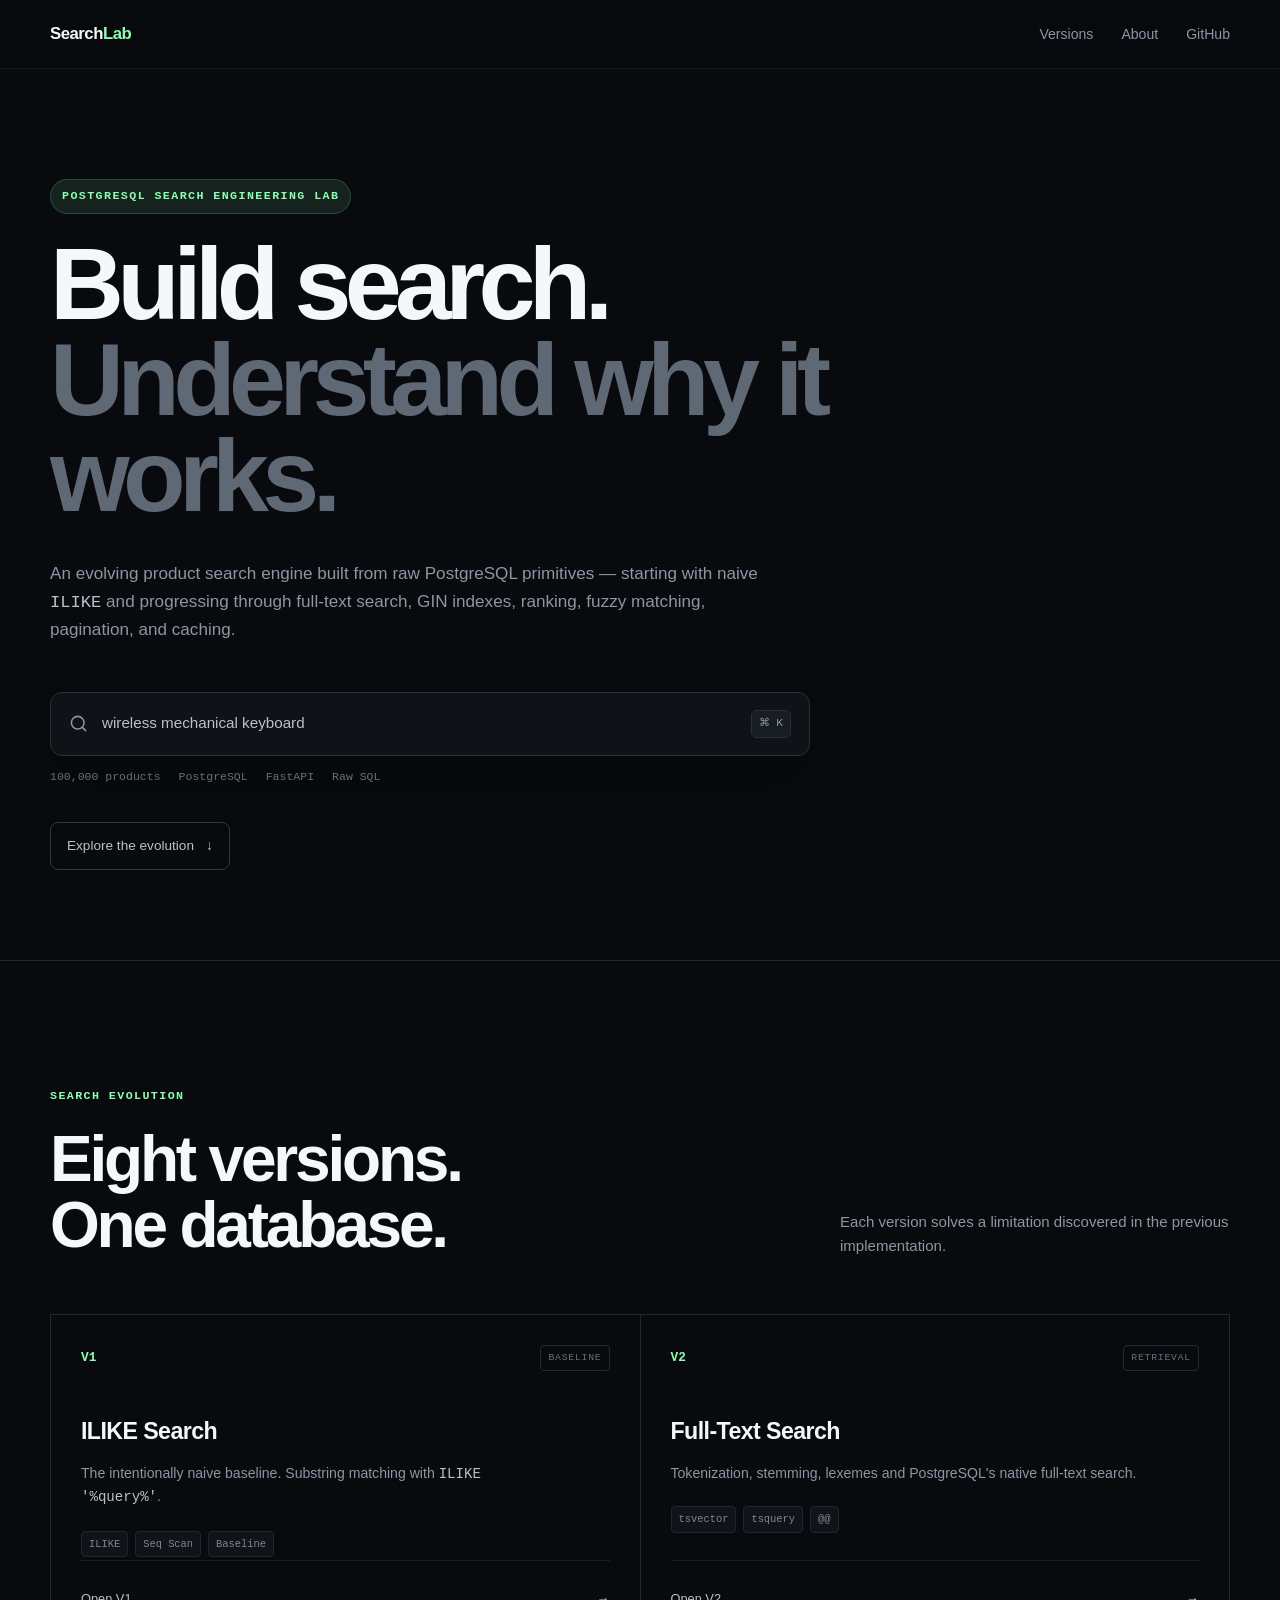
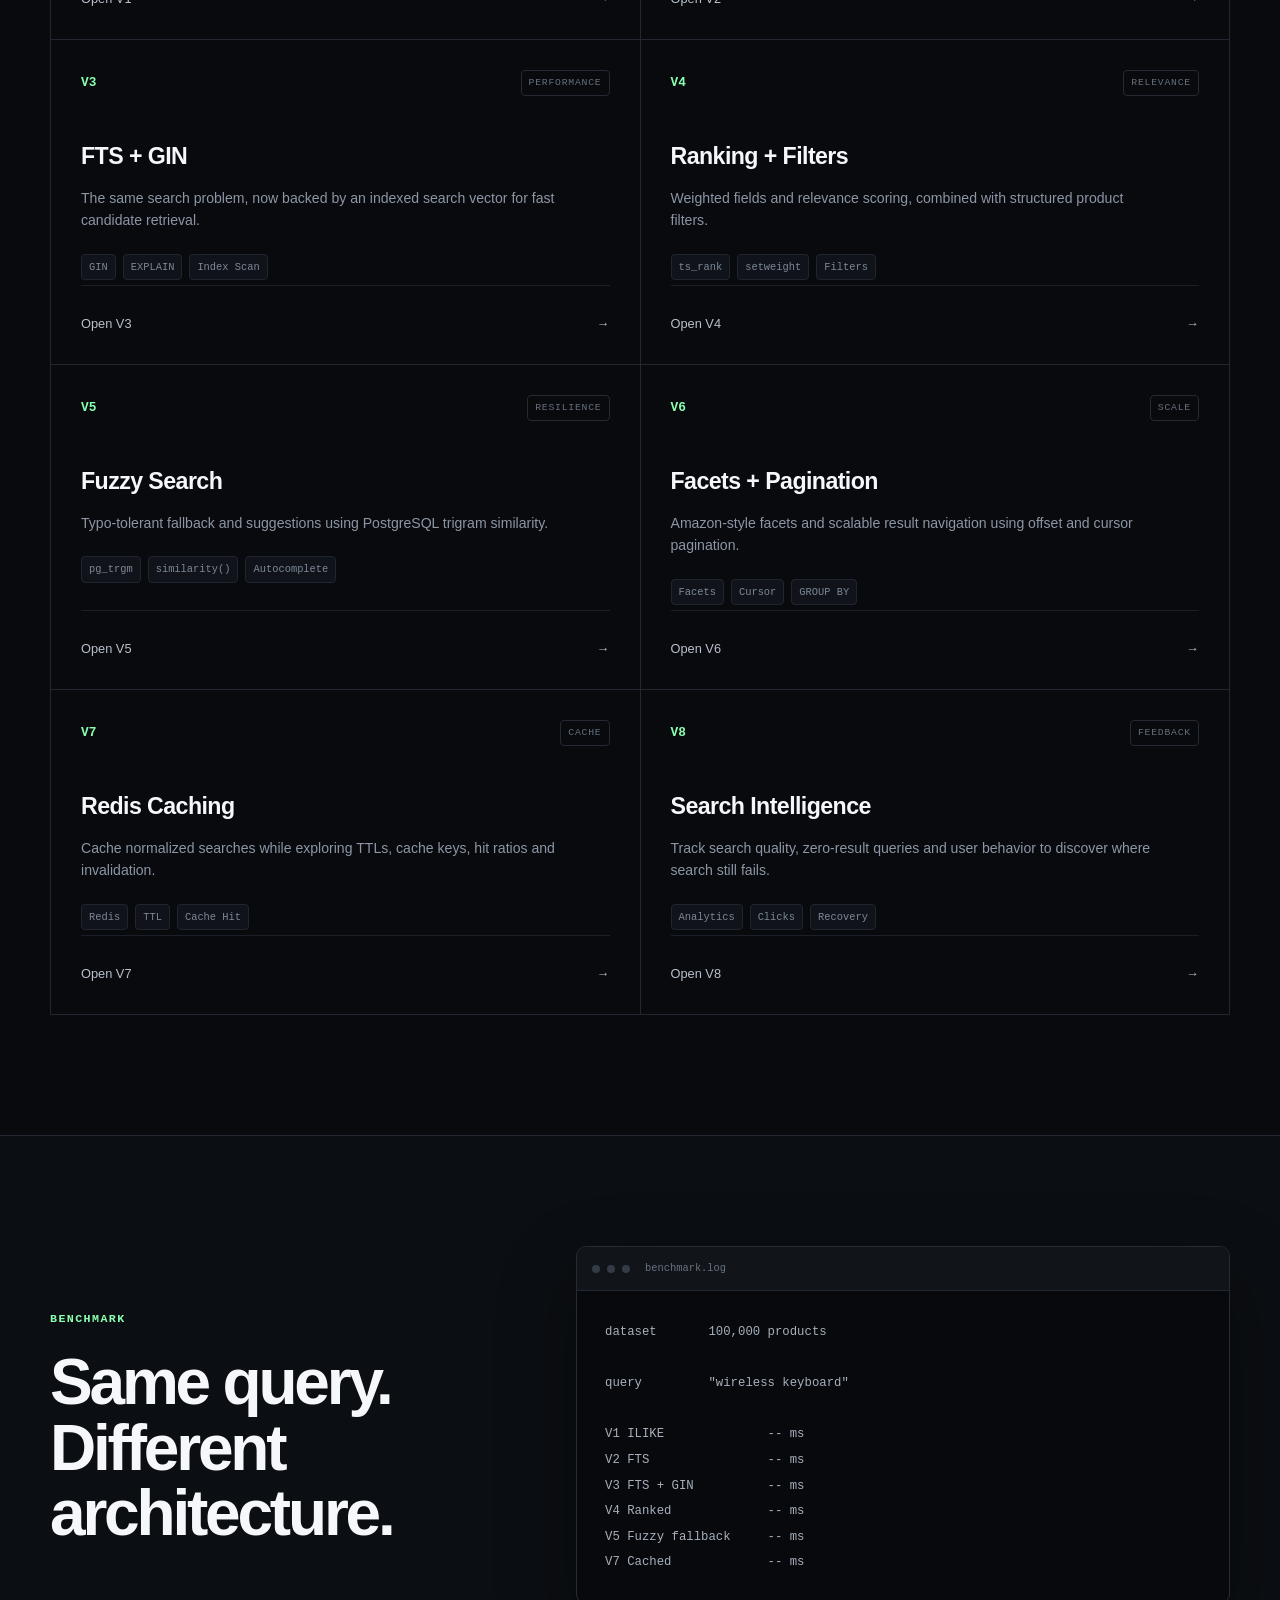
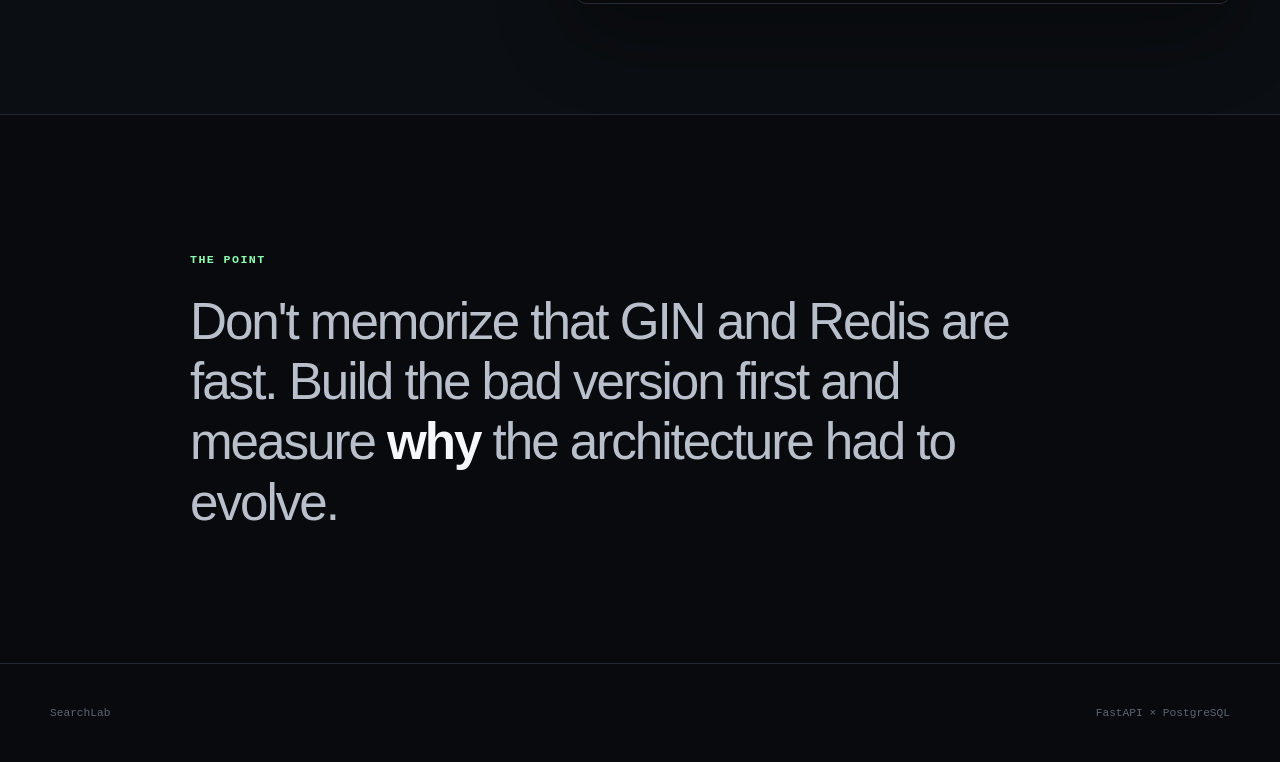
==== frontend/index.html @ 3f7d5acb "fixed the architecture" ====
<!DOCTYPE html>
<html lang="en">
<head>
    <meta charset="UTF-8">

    <meta
        name="viewport"
        content="width=device-width, initial-scale=1.0"
    >

    <meta
        name="description"
        content="A PostgreSQL search engineering lab built with FastAPI."
    >

    <title>SearchLab — PostgreSQL Search Engineering</title>

    <link
        rel="stylesheet"
        href="./styles/style.css"
    >
</head>

<body>

    <header class="navbar">
        <div class="container navbar-content">

            <a href="/" class="logo">
                Search<span>Lab</span>
            </a>

            <nav>
                <a href="#versions">Versions</a>
                <a href="#about">About</a>
                <a
                    href="https://github.com/"
                    target="_blank"
                    rel="noopener noreferrer"
                >
                    GitHub
                </a>
            </nav>

        </div>
    </header>


    <main>

        <!-- HERO -->

        <section class="hero">
            <div class="container hero-content">

                <div class="eyebrow">
                    PostgreSQL Search Engineering Lab
                </div>

                <h1>
                    Build search.
                    <br>
                    <span>Understand why it works.</span>
                </h1>

                <p class="hero-description">
                    An evolving product search engine built from raw
                    PostgreSQL primitives — starting with naive
                    <code>ILIKE</code> and progressing through full-text
                    search, GIN indexes, ranking, fuzzy matching,
                    pagination, and caching.
                </p>


                <div class="search-preview">

                    <div class="search-bar">
                        <svg
                            viewBox="0 0 24 24"
                            aria-hidden="true"
                        >
                            <path
                                d="m21 21-4.35-4.35m2.35-5.65A8 8 0 1 1 3 11a8 8 0 0 1 16 0Z"
                            />
                        </svg>

                        <span>wireless mechanical keyboard</span>

                        <kbd>⌘ K</kbd>
                    </div>

                    <div class="preview-meta">
                        <span>100,000 products</span>
                        <span>PostgreSQL</span>
                        <span>FastAPI</span>
                        <span>Raw SQL</span>
                    </div>

                </div>


                <a
                    href="#versions"
                    class="primary-button"
                >
                    Explore the evolution
                    <span>↓</span>
                </a>

            </div>
        </section>


        <!-- VERSIONS -->

        <section
            class="versions-section"
            id="versions"
        >
            <div class="container">

                <div class="section-heading">

                    <div>
                        <span class="section-label">
                            SEARCH EVOLUTION
                        </span>

                        <h2>
                            Eight versions.
                            <br>
                            One database.
                        </h2>
                    </div>

                    <p>
                        Each version solves a limitation discovered
                        in the previous implementation.
                    </p>

                </div>


                <div class="version-grid">


                    <!-- V1 -->

                    <article
                        class="version-card"
                        data-version="v1"
                    >

                        <div class="version-top">

                            <span class="version-number">
                                V1
                            </span>

                            <span class="status">
                                BASELINE
                            </span>

                        </div>

                        <h3>ILIKE Search</h3>

                        <p>
                            The intentionally naive baseline.
                            Substring matching with
                            <code>ILIKE '%query%'</code>.
                        </p>

                        <div class="tags">
                            <span>ILIKE</span>
                            <span>Seq Scan</span>
                            <span>Baseline</span>
                        </div>

                        <a href="./search.html?v=1">
                            Open V1
                            <span>→</span>
                        </a>

                    </article>


                    <!-- V2 -->

                    <article
                        class="version-card"
                        data-version="v2"
                    >

                        <div class="version-top">

                            <span class="version-number">
                                V2
                            </span>

                            <span class="status">
                                RETRIEVAL
                            </span>

                        </div>

                        <h3>Full-Text Search</h3>

                        <p>
                            Tokenization, stemming, lexemes and
                            PostgreSQL's native full-text search.
                        </p>

                        <div class="tags">
                            <span>tsvector</span>
                            <span>tsquery</span>
                            <span>@@</span>
                        </div>

                        <a href="./search.html?v=2">
                            Open V2
                            <span>→</span>
                        </a>

                    </article>


                    <!-- V3 -->

                    <article
                        class="version-card"
                        data-version="v3"
                    >

                        <div class="version-top">

                            <span class="version-number">
                                V3
                            </span>

                            <span class="status">
                                PERFORMANCE
                            </span>

                        </div>

                        <h3>FTS + GIN</h3>

                        <p>
                            The same search problem, now backed by
                            an indexed search vector for fast
                            candidate retrieval.
                        </p>

                        <div class="tags">
                            <span>GIN</span>
                            <span>EXPLAIN</span>
                            <span>Index Scan</span>
                        </div>

                        <a href="./search.html?v=3">
                            Open V3
                            <span>→</span>
                        </a>

                    </article>


                    <!-- V4 -->

                    <article
                        class="version-card"
                        data-version="v4"
                    >

                        <div class="version-top">

                            <span class="version-number">
                                V4
                            </span>

                            <span class="status">
                                RELEVANCE
                            </span>

                        </div>

                        <h3>Ranking + Filters</h3>

                        <p>
                            Weighted fields and relevance scoring,
                            combined with structured product filters.
                        </p>

                        <div class="tags">
                            <span>ts_rank</span>
                            <span>setweight</span>
                            <span>Filters</span>
                        </div>

                        <a href="./search.html?v=4">
                            Open V4
                            <span>→</span>
                        </a>

                    </article>


                    <!-- V5 -->

                    <article
                        class="version-card"
                        data-version="v5"
                    >

                        <div class="version-top">

                            <span class="version-number">
                                V5
                            </span>

                            <span class="status">
                                RESILIENCE
                            </span>

                        </div>

                        <h3>Fuzzy Search</h3>

                        <p>
                            Typo-tolerant fallback and suggestions
                            using PostgreSQL trigram similarity.
                        </p>

                        <div class="tags">
                            <span>pg_trgm</span>
                            <span>similarity()</span>
                            <span>Autocomplete</span>
                        </div>

                        <a href="./search.html?v=5">
                            Open V5
                            <span>→</span>
                        </a>

                    </article>


                    <!-- V6 -->

                    <article
                        class="version-card"
                        data-version="v6"
                    >

                        <div class="version-top">

                            <span class="version-number">
                                V6
                            </span>

                            <span class="status">
                                SCALE
                            </span>

                        </div>

                        <h3>Facets + Pagination</h3>

                        <p>
                            Amazon-style facets and scalable result
                            navigation using offset and cursor
                            pagination.
                        </p>

                        <div class="tags">
                            <span>Facets</span>
                            <span>Cursor</span>
                            <span>GROUP BY</span>
                        </div>

                        <a href="./search.html?v=6">
                            Open V6
                            <span>→</span>
                        </a>

                    </article>


                    <!-- V7 -->

                    <article
                        class="version-card"
                        data-version="v7"
                    >

                        <div class="version-top">

                            <span class="version-number">
                                V7
                            </span>

                            <span class="status">
                                CACHE
                            </span>

                        </div>

                        <h3>Redis Caching</h3>

                        <p>
                            Cache normalized searches while exploring
                            TTLs, cache keys, hit ratios and
                            invalidation.
                        </p>

                        <div class="tags">
                            <span>Redis</span>
                            <span>TTL</span>
                            <span>Cache Hit</span>
                        </div>

                        <a href="./search.html?v=7">
                            Open V7
                            <span>→</span>
                        </a>

                    </article>


                    <!-- V8 -->

                    <article
                        class="version-card"
                        data-version="v8"
                    >

                        <div class="version-top">

                            <span class="version-number">
                                V8
                            </span>

                            <span class="status">
                                FEEDBACK
                            </span>

                        </div>

                        <h3>Search Intelligence</h3>

                        <p>
                            Track search quality, zero-result queries
                            and user behavior to discover where search
                            still fails.
                        </p>

                        <div class="tags">
                            <span>Analytics</span>
                            <span>Clicks</span>
                            <span>Recovery</span>
                        </div>

                        <a href="./search.html?v=8">
                            Open V8
                            <span>→</span>
                        </a>

                    </article>

                </div>

            </div>
        </section>


        <!-- BENCHMARK -->

        <section class="benchmark-section">

            <div class="container benchmark">

                <div>
                    <span class="section-label">
                        BENCHMARK
                    </span>

                    <h2>
                        Same query.
                        <br>
                        Different architecture.
                    </h2>
                </div>


                <div class="terminal">

                    <div class="terminal-header">

                        <span></span>
                        <span></span>
                        <span></span>

                        <p>benchmark.log</p>

                    </div>

                    <pre><code>dataset       100,000 products

query         "wireless keyboard"

V1 ILIKE              -- ms
V2 FTS                -- ms
V3 FTS + GIN          -- ms
V4 Ranked             -- ms
V5 Fuzzy fallback     -- ms
V7 Cached             -- ms</code></pre>

                </div>

            </div>

        </section>


        <!-- ABOUT -->

        <section
            class="about-section"
            id="about"
        >
            <div class="container about">

                <span class="section-label">
                    THE POINT
                </span>

                <blockquote>
                    Don't memorize that GIN and Redis are fast.
                    Build the bad version first and measure
                    <strong>why</strong> the architecture had to evolve.
                </blockquote>

            </div>
        </section>

    </main>


    <footer>
        <div class="container footer-content">

            <p>
                SearchLab
            </p>

            <p>
                FastAPI × PostgreSQL
            </p>

        </div>
    </footer>


    <script
        type="module"
        src="./scripts/script.js"
    ></script>

</body>
</html>
---- frontend/styles/style.css ----
/* =========================================
   BASE
   ========================================= */

:root {
    --background: #080a0d;
    --surface: #0f1217;
    --surface-hover: #141820;
    --border: #222832;

    --text: #f5f7fa;
    --text-muted: #8d96a5;
    --text-soft: #bac1cc;

    --accent: #8bffb0;
    --accent-muted: rgba(139, 255, 176, 0.10);

    --max-width: 1180px;
}


* {
    margin: 0;
    padding: 0;
    box-sizing: border-box;
}


html {
    scroll-behavior: smooth;
}


body {
    font-family:
        Inter,
        -apple-system,
        BlinkMacSystemFont,
        "Segoe UI",
        sans-serif;

    background: var(--background);
    color: var(--text);

    line-height: 1.6;

    -webkit-font-smoothing: antialiased;
}


a {
    color: inherit;
    text-decoration: none;
}


code,
kbd,
pre {
    font-family:
        "SFMono-Regular",
        Consolas,
        "Liberation Mono",
        monospace;
}


.container {
    width: min(
        calc(100% - 40px),
        var(--max-width)
    );

    margin-inline: auto;
}



/* =========================================
   NAVBAR
   ========================================= */

.navbar {
    position: sticky;
    top: 0;
    z-index: 100;

    background: rgba(8, 10, 13, 0.82);

    border-bottom: 1px solid
        rgba(255, 255, 255, 0.06);

    backdrop-filter: blur(16px);
}


.navbar-content {
    height: 68px;

    display: flex;
    align-items: center;
    justify-content: space-between;
}


.logo {
    font-size: 1.05rem;
    font-weight: 750;
    letter-spacing: -0.03em;
}


.logo span {
    color: var(--accent);
}


nav {
    display: flex;
    align-items: center;
    gap: 28px;
}


nav a {
    font-size: 0.88rem;
    color: var(--text-muted);

    transition: color 150ms ease;
}


nav a:hover {
    color: var(--text);
}



/* =========================================
   HERO
   ========================================= */

.hero {
    min-height: 720px;

    display: flex;
    align-items: center;

    border-bottom: 1px solid var(--border);
}


.hero-content {
    padding-block: 110px 90px;
}


.eyebrow,
.section-label {
    display: inline-block;

    margin-bottom: 22px;

    color: var(--accent);

    font-family:
        "SFMono-Regular",
        Consolas,
        monospace;

    font-size: 0.73rem;
    font-weight: 600;

    letter-spacing: 0.12em;
    text-transform: uppercase;
}


.eyebrow {
    padding: 7px 11px;

    border: 1px solid rgba(139, 255, 176, 0.18);
    border-radius: 999px;

    background: var(--accent-muted);
}


.hero h1 {
    max-width: 900px;

    font-size: clamp(
        3.4rem,
        8vw,
        7.3rem
    );

    font-weight: 650;

    line-height: 0.94;
    letter-spacing: -0.065em;
}


.hero h1 span {
    color: #5f6875;
}


.hero-description {
    max-width: 710px;

    margin-top: 36px;

    color: var(--text-muted);

    font-size: 1.07rem;
}


.hero-description code {
    color: var(--text-soft);
}


.search-preview {
    max-width: 760px;

    margin-top: 48px;
}


.search-bar {
    min-height: 64px;

    padding: 0 18px;

    display: flex;
    align-items: center;
    gap: 14px;

    background: var(--surface);

    border: 1px solid #2a303b;
    border-radius: 12px;

    box-shadow:
        0 20px 60px rgba(0, 0, 0, 0.28);
}


.search-bar svg {
    width: 19px;
    height: 19px;

    fill: none;
    stroke: var(--text-muted);

    stroke-width: 2;
    stroke-linecap: round;
}


.search-bar > span {
    flex: 1;

    color: var(--text-soft);

    font-size: 0.95rem;
}


.search-bar kbd {
    padding: 4px 7px;

    color: var(--text-muted);
    background: #181c23;

    border: 1px solid #2a3038;
    border-radius: 5px;

    font-size: 0.7rem;
}


.preview-meta {
    margin-top: 12px;

    display: flex;
    gap: 18px;
    flex-wrap: wrap;
}


.preview-meta span {
    color: #656e7c;

    font-family:
        "SFMono-Regular",
        Consolas,
        monospace;

    font-size: 0.72rem;
}


.primary-button {
    width: fit-content;

    margin-top: 36px;
    padding: 12px 16px;

    display: flex;
    align-items: center;
    gap: 12px;

    border: 1px solid #303742;
    border-radius: 8px;

    font-size: 0.85rem;
    color: var(--text-soft);

    transition:
        background 150ms ease,
        border-color 150ms ease;
}


.primary-button:hover {
    background: var(--surface);
    border-color: #46505e;
}



/* =========================================
   VERSIONS
   ========================================= */

.versions-section {
    padding-block: 120px;
}


.section-heading {
    margin-bottom: 56px;

    display: grid;

    grid-template-columns:
        minmax(0, 1fr)
        minmax(260px, 390px);

    gap: 40px;
    align-items: end;
}


.section-heading h2,
.benchmark h2 {
    font-size: clamp(2.2rem, 5vw, 4rem);

    line-height: 1.02;
    letter-spacing: -0.05em;

    font-weight: 600;
}


.section-heading > p {
    color: var(--text-muted);
    font-size: 0.94rem;
}


.version-grid {
    display: grid;

    grid-template-columns:
        repeat(2, minmax(0, 1fr));

    border-top: 1px solid var(--border);
    border-left: 1px solid var(--border);
}


.version-card {
    min-height: 325px;

    padding: 30px;

    display: flex;
    flex-direction: column;

    border-right: 1px solid var(--border);
    border-bottom: 1px solid var(--border);

    background: transparent;

    transition:
        background 160ms ease,
        transform 160ms ease;
}


.version-card:hover {
    background: var(--surface);
}


.version-top {
    margin-bottom: 42px;

    display: flex;
    align-items: center;
    justify-content: space-between;
}


.version-number {
    color: var(--accent);

    font-family:
        "SFMono-Regular",
        Consolas,
        monospace;

    font-size: 0.8rem;
    font-weight: 600;
}


.status {
    padding: 4px 7px;

    color: #66707e;

    border: 1px solid #242a33;
    border-radius: 4px;

    font-family:
        "SFMono-Regular",
        Consolas,
        monospace;

    font-size: 0.61rem;

    letter-spacing: 0.08em;
}


.version-card h3 {
    margin-bottom: 12px;

    font-size: 1.45rem;
    font-weight: 550;

    letter-spacing: -0.025em;
}


.version-card > p {
    max-width: 480px;

    margin-bottom: 22px;

    color: var(--text-muted);
    font-size: 0.88rem;
}


.version-card code {
    color: var(--text-soft);
}


.tags {
    display: flex;
    gap: 7px;
    flex-wrap: wrap;
}


.tags span {
    padding: 4px 7px;

    color: #7d8795;
    background: #10141a;

    border: 1px solid #202630;
    border-radius: 4px;

    font-family:
        "SFMono-Regular",
        Consolas,
        monospace;

    font-size: 0.65rem;
}


.version-card > a {
    margin-top: auto;
    padding-top: 28px;

    display: flex;
    justify-content: space-between;

    border-top: 1px solid #1b2028;

    color: var(--text-soft);
    font-size: 0.8rem;

    transition: color 150ms ease;
}


.version-card > a:hover {
    color: var(--accent);
}



/* =========================================
   BENCHMARK
   ========================================= */

.benchmark-section {
    padding-block: 110px;

    border-top: 1px solid var(--border);
    border-bottom: 1px solid var(--border);

    background: #0b0e12;
}


.benchmark {
    display: grid;

    grid-template-columns:
        minmax(0, 0.8fr)
        minmax(420px, 1.2fr);

    gap: 90px;
    align-items: center;
}


.terminal {
    overflow: hidden;

    background: #07090c;

    border: 1px solid #262c35;
    border-radius: 10px;

    box-shadow:
        0 30px 80px rgba(0, 0, 0, 0.3);
}


.terminal-header {
    height: 44px;

    padding-inline: 15px;

    display: flex;
    align-items: center;
    gap: 7px;

    background: #11151a;

    border-bottom: 1px solid #222832;
}


.terminal-header span {
    width: 8px;
    height: 8px;

    border-radius: 50%;

    background: #343b46;
}


.terminal-header p {
    margin-left: 8px;

    color: #68717e;

    font-family:
        "SFMono-Regular",
        Consolas,
        monospace;

    font-size: 0.65rem;
}


.terminal pre {
    padding: 28px;

    overflow-x: auto;
}


.terminal code {
    color: #a7b0bc;

    font-size: 0.77rem;
    line-height: 1.9;
}



/* =========================================
   ABOUT
   ========================================= */

.about-section {
    padding-block: 130px;
}


.about {
    max-width: 900px;
}


blockquote {
    font-size: clamp(1.8rem, 4vw, 3.2rem);

    line-height: 1.18;
    letter-spacing: -0.04em;

    color: #b9c0cb;
}


blockquote strong {
    color: var(--text);
    font-weight: 600;
}



/* =========================================
   FOOTER
   ========================================= */

footer {
    border-top: 1px solid var(--border);
}


.footer-content {
    min-height: 100px;

    display: flex;
    align-items: center;
    justify-content: space-between;

    color: #5d6572;

    font-family:
        "SFMono-Regular",
        Consolas,
        monospace;

    font-size: 0.7rem;
}



/* =========================================
   RESPONSIVE
   ========================================= */

@media (max-width: 800px) {

    nav {
        gap: 16px;
    }


    nav a:nth-child(2) {
        display: none;
    }


    .hero {
        min-height: auto;
    }


    .hero-content {
        padding-block: 90px 70px;
    }


    .hero h1 {
        font-size: clamp(
            3rem,
            15vw,
            5rem
        );
    }


    .section-heading {
        grid-template-columns: 1fr;
    }


    .version-grid {
        grid-template-columns: 1fr;
    }


    .benchmark {
        grid-template-columns: 1fr;
        gap: 50px;
    }


    .terminal {
        width: 100%;
    }

}


@media (max-width: 500px) {

    .container {
        width: min(
            calc(100% - 28px),
            var(--max-width)
        );
    }


    .navbar-content {
        height: 60px;
    }


    nav a:not(:last-child) {
        display: none;
    }


    .hero-description {
        font-size: 0.95rem;
    }


    .search-bar kbd {
        display: none;
    }


    .version-card {
        min-height: 300px;
        padding: 24px;
    }


    .versions-section,
    .benchmark-section,
    .about-section {
        padding-block: 80px;
    }


    .footer-content {
        flex-direction: column;
        justify-content: center;
        gap: 5px;
    }

}
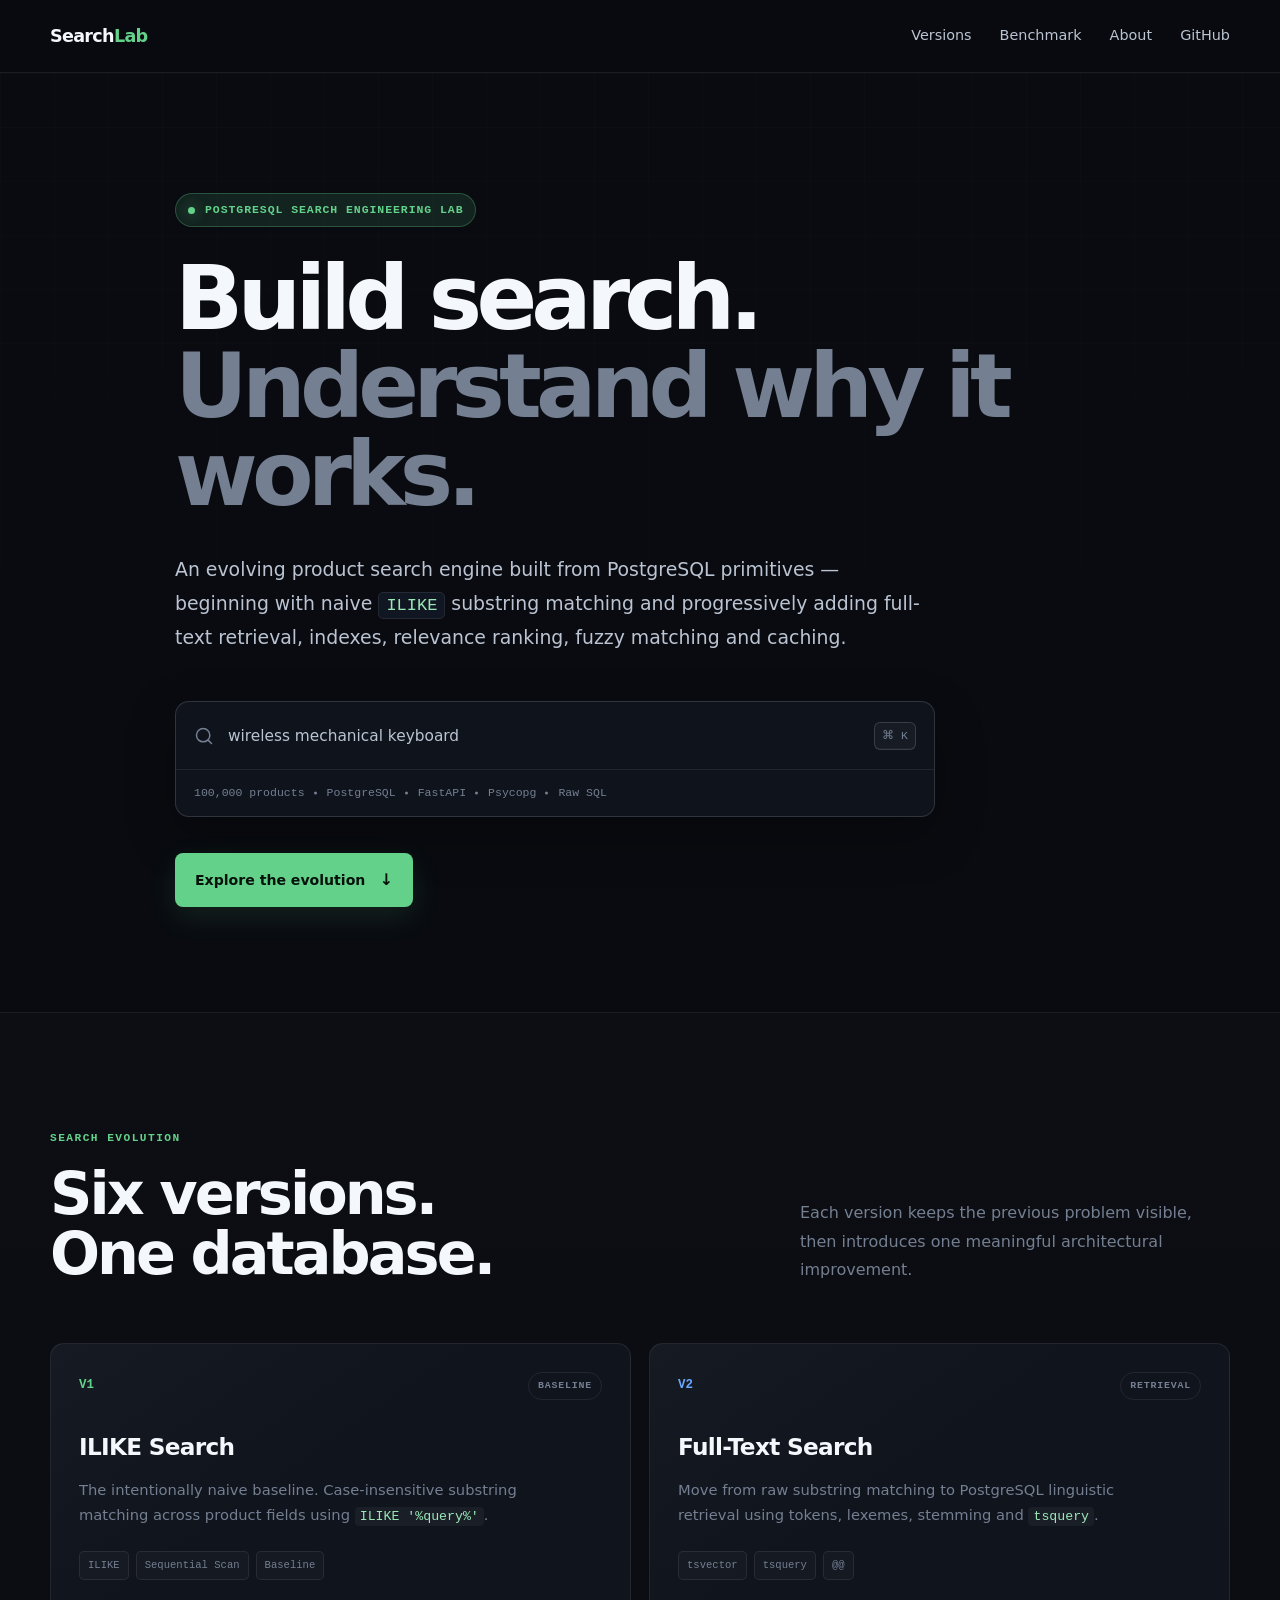
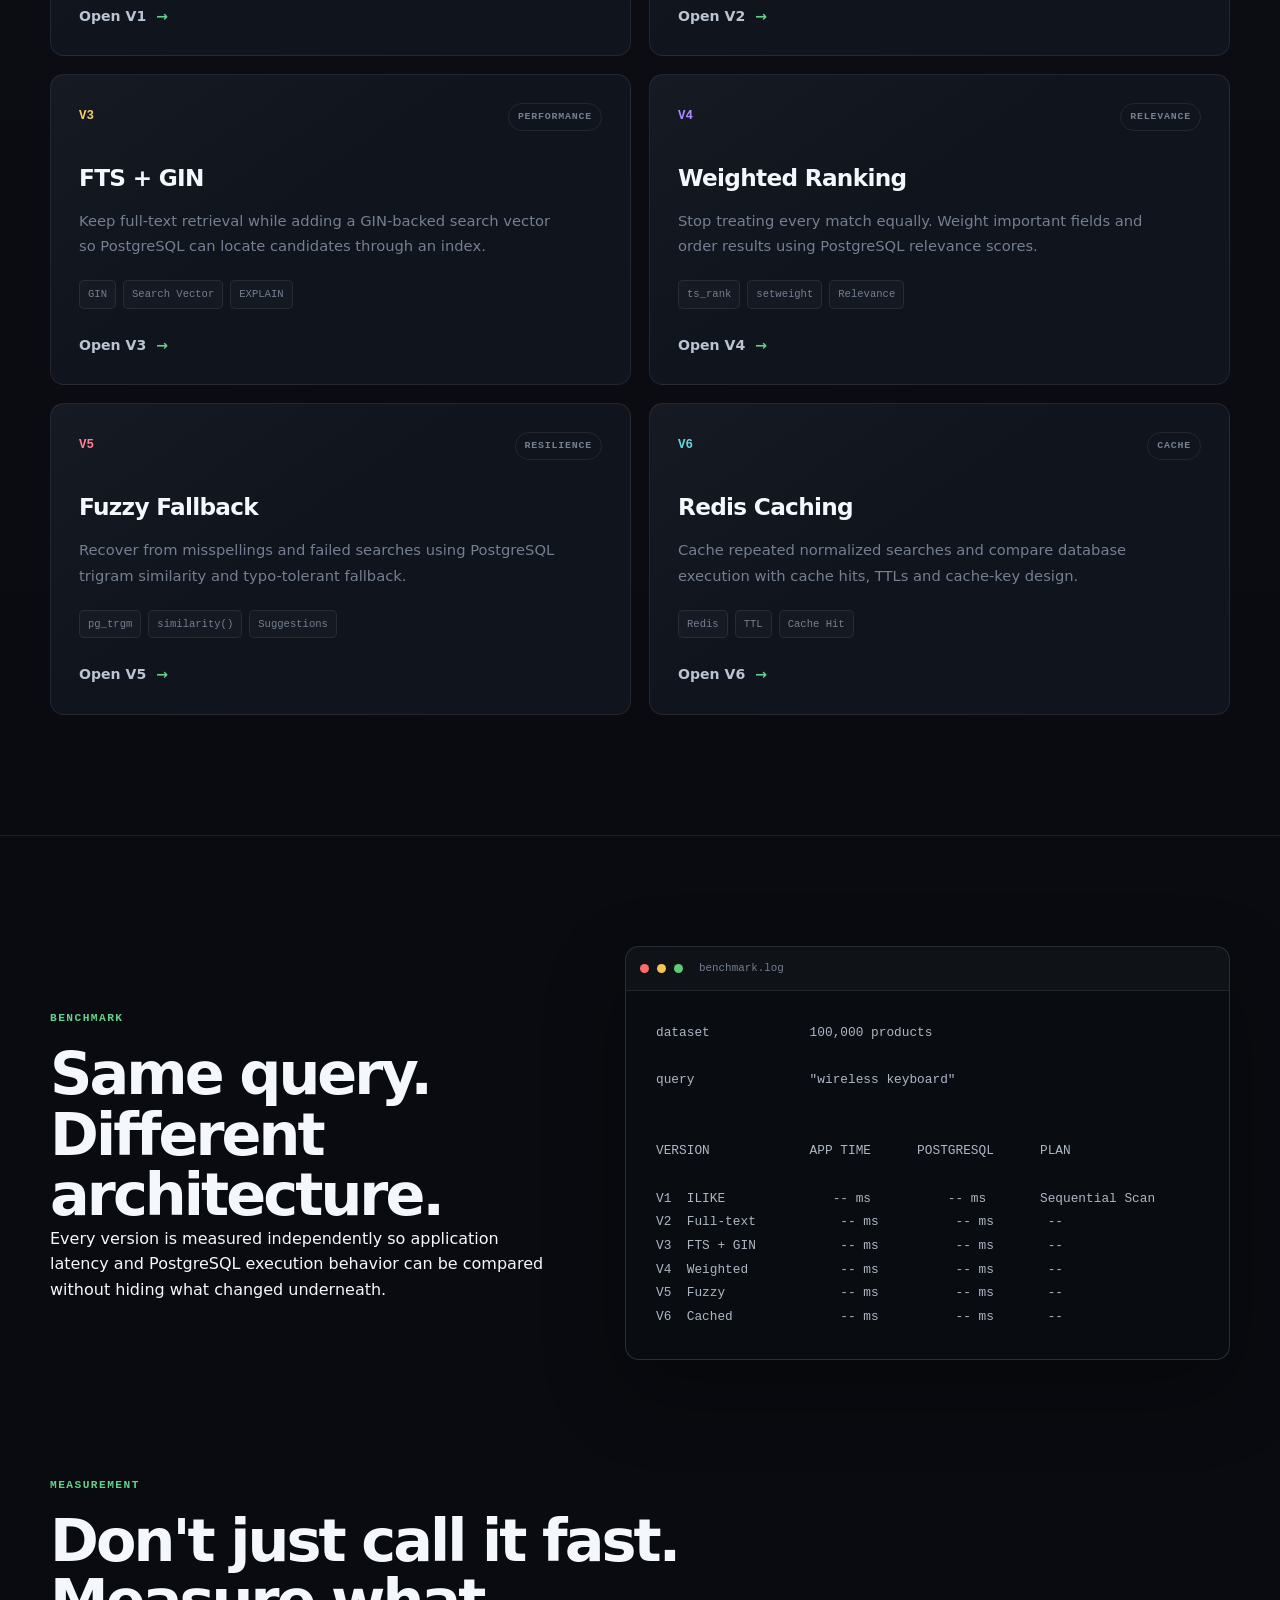
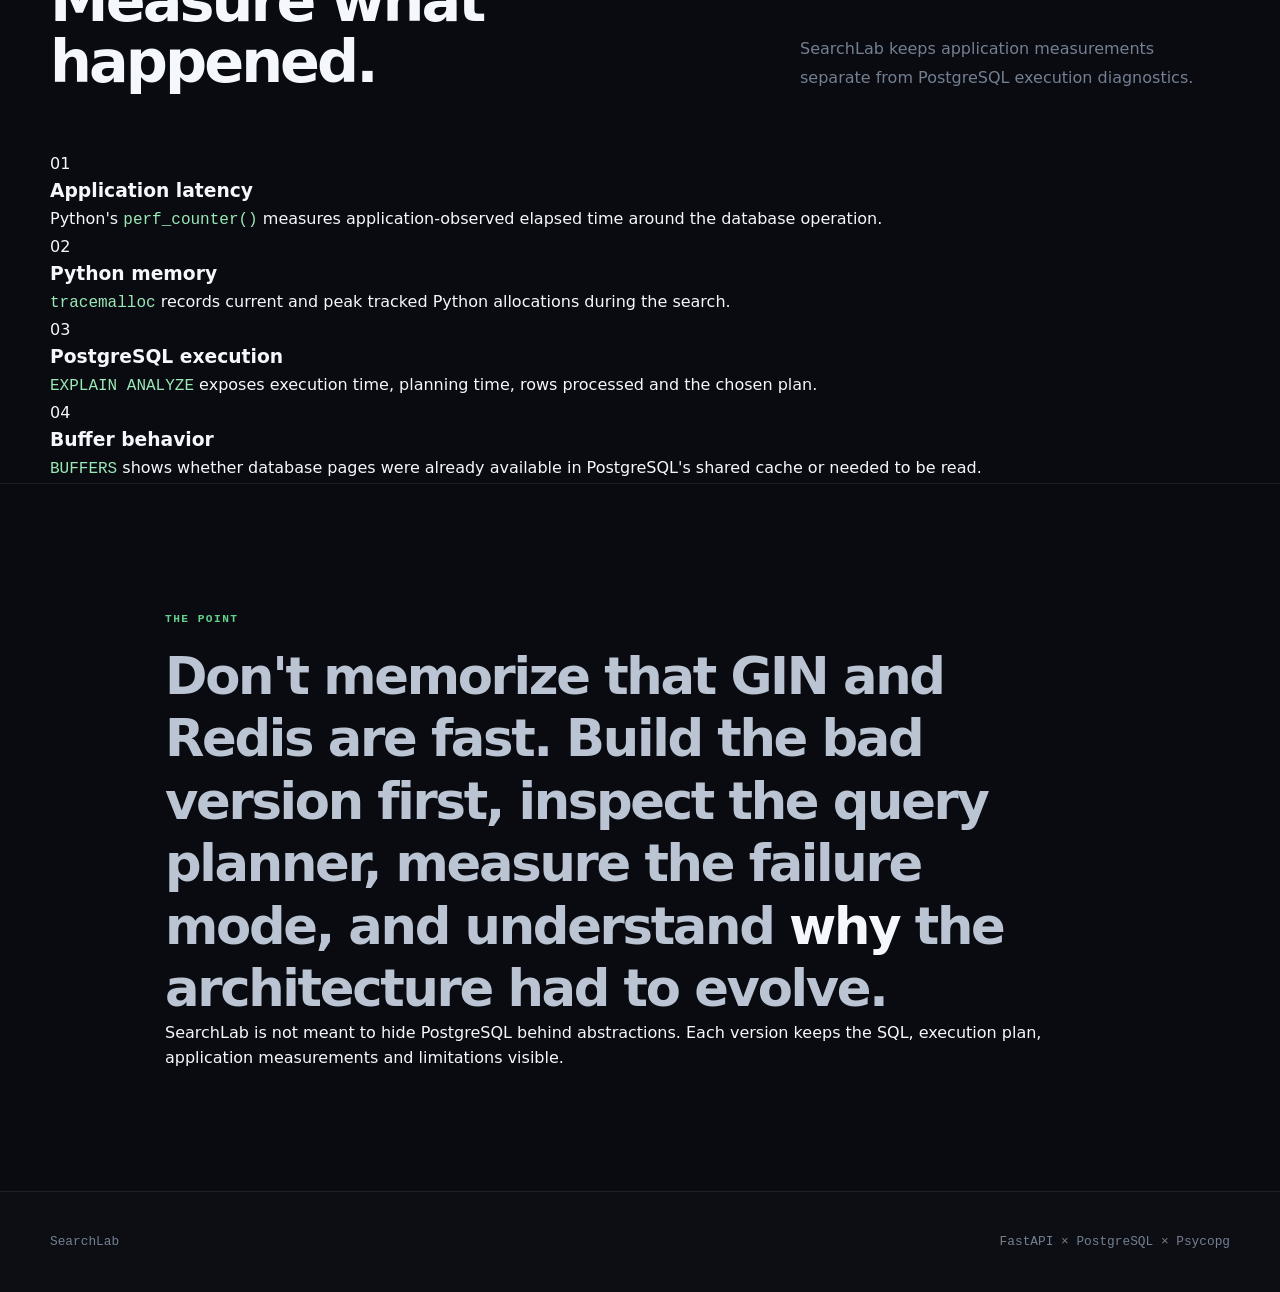
==== commit 08290a4a: "UPDATE : made v1 scalable" ====
--- a/frontend/index.html
+++ b/frontend/index.html
@@ -1,5 +1,6 @@
 <!DOCTYPE html>
 <html lang="en">
+
 <head>
     <meta charset="UTF-8">
 
@@ -10,10 +11,12 @@
 
     <meta
         name="description"
-        content="A PostgreSQL search engineering lab built with FastAPI."
+        content="SearchLab — a PostgreSQL search engineering lab built with FastAPI."
     >
 
-    <title>SearchLab — PostgreSQL Search Engineering</title>
+    <title>
+        SearchLab — PostgreSQL Search Engineering
+    </title>
 
     <link
         rel="stylesheet"
@@ -21,18 +24,39 @@
     >
 </head>
 
+
 <body>
 
+    <!-- =========================================================
+         NAVBAR
+         ========================================================= -->
+
     <header class="navbar">
+
         <div class="container navbar-content">
 
-            <a href="/" class="logo">
+            <a
+                href="./index.html"
+                class="logo"
+            >
                 Search<span>Lab</span>
             </a>
 
+
             <nav>
-                <a href="#versions">Versions</a>
-                <a href="#about">About</a>
+
+                <a href="#versions">
+                    Versions
+                </a>
+
+                <a href="#benchmark">
+                    Benchmark
+                </a>
+
+                <a href="#about">
+                    About
+                </a>
+
                 <a
                     href="https://github.com/"
                     target="_blank"
@@ -40,41 +64,57 @@
                 >
                     GitHub
                 </a>
+
             </nav>
 
         </div>
+
     </header>
 
 
+
     <main>
 
-        <!-- HERO -->
+        <!-- =====================================================
+             HERO
+             ===================================================== -->
 
         <section class="hero">
+
             <div class="container hero-content">
 
                 <div class="eyebrow">
                     PostgreSQL Search Engineering Lab
                 </div>
 
+
                 <h1>
                     Build search.
                     <br>
-                    <span>Understand why it works.</span>
+
+                    <span>
+                        Understand why it works.
+                    </span>
                 </h1>
 
+
                 <p class="hero-description">
-                    An evolving product search engine built from raw
-                    PostgreSQL primitives — starting with naive
-                    <code>ILIKE</code> and progressing through full-text
-                    search, GIN indexes, ranking, fuzzy matching,
-                    pagination, and caching.
+                    An evolving product search engine built from
+                    PostgreSQL primitives — beginning with naive
+                    <code>ILIKE</code> substring matching and
+                    progressively adding full-text retrieval,
+                    indexes, relevance ranking, fuzzy matching
+                    and caching.
                 </p>
 
 
+
+                <!-- SEARCH PREVIEW -->
+
                 <div class="search-preview">
 
                     <div class="search-bar">
+
                         <svg
                             viewBox="0 0 24 24"
                             aria-hidden="true"
@@ -84,19 +124,46 @@
                             />
                         </svg>
 
-                        <span>wireless mechanical keyboard</span>
-
-                        <kbd>⌘ K</kbd>
+
+                        <span>
+                            wireless mechanical keyboard
+                        </span>
+
+
+                        <kbd>
+                            ⌘ K
+                        </kbd>
+
                     </div>
 
+
+
                     <div class="preview-meta">
-                        <span>100,000 products</span>
-                        <span>PostgreSQL</span>
-                        <span>FastAPI</span>
-                        <span>Raw SQL</span>
+
+                        <span>
+                            100,000 products
+                        </span>
+
+                        <span>
+                            PostgreSQL
+                        </span>
+
+                        <span>
+                            FastAPI
+                        </span>
+
+                        <span>
+                            Psycopg
+                        </span>
+
+                        <span>
+                            Raw SQL
+                        </span>
+
                     </div>
 
                 </div>
+
 
 
                 <a
@@ -104,47 +171,62 @@
                     class="primary-button"
                 >
                     Explore the evolution
-                    <span>↓</span>
+
+                    <span>
+                        ↓
+                    </span>
                 </a>
 
             </div>
+
         </section>
 
 
-        <!-- VERSIONS -->
+
+        <!-- =====================================================
+             VERSION ROADMAP
+             ===================================================== -->
 
         <section
             class="versions-section"
             id="versions"
         >
+
             <div class="container">
 
                 <div class="section-heading">
 
                     <div>
+
                         <span class="section-label">
                             SEARCH EVOLUTION
                         </span>
 
+
                         <h2>
-                            Eight versions.
+                            Six versions.
                             <br>
                             One database.
                         </h2>
+
                     </div>
 
+
                     <p>
-                        Each version solves a limitation discovered
-                        in the previous implementation.
+                        Each version keeps the previous problem visible,
+                        then introduces one meaningful architectural
+                        improvement.
                     </p>
 
                 </div>
 
 
+
                 <div class="version-grid">
 
-
-                    <!-- V1 -->
+                    <!-- =================================================
+                         V1
+                         ================================================= -->
 
                     <article
                         class="version-card"
@@ -163,29 +245,54 @@
 
                         </div>
 
-                        <h3>ILIKE Search</h3>
+
+                        <h3>
+                            ILIKE Search
+                        </h3>
+
 
                         <p>
                             The intentionally naive baseline.
-                            Substring matching with
+                            Case-insensitive substring matching across
+                            product fields using
                             <code>ILIKE '%query%'</code>.
                         </p>
 
+
                         <div class="tags">
-                            <span>ILIKE</span>
-                            <span>Seq Scan</span>
-                            <span>Baseline</span>
-                        </div>
-
-                        <a href="./search.html?v=1">
+
+                            <span>
+                                ILIKE
+                            </span>
+
+                            <span>
+                                Sequential Scan
+                            </span>
+
+                            <span>
+                                Baseline
+                            </span>
+
+                        </div>
+
+
+                        <a href="./v1/v1.html">
+
                             Open V1
-                            <span>→</span>
+
+                            <span>
+                                →
+                            </span>
+
                         </a>
 
                     </article>
 
 
-                    <!-- V2 -->
+
+                    <!-- =================================================
+                         V2
+                         ================================================= -->
 
                     <article
                         class="version-card"
@@ -204,28 +311,54 @@
 
                         </div>
 
-                        <h3>Full-Text Search</h3>
-
-                        <p>
-                            Tokenization, stemming, lexemes and
-                            PostgreSQL's native full-text search.
-                        </p>
+
+                        <h3>
+                            Full-Text Search
+                        </h3>
+
+
+                        <p>
+                            Move from raw substring matching to
+                            PostgreSQL linguistic retrieval using
+                            tokens, lexemes, stemming and
+                            <code>tsquery</code>.
+                        </p>
+
 
                         <div class="tags">
-                            <span>tsvector</span>
-                            <span>tsquery</span>
-                            <span>@@</span>
-                        </div>
-
-                        <a href="./search.html?v=2">
+
+                            <span>
+                                tsvector
+                            </span>
+
+                            <span>
+                                tsquery
+                            </span>
+
+                            <span>
+                                @@
+                            </span>
+
+                        </div>
+
+
+                        <a href="./v2/v2.html">
+
                             Open V2
-                            <span>→</span>
+
+                            <span>
+                                →
+                            </span>
+
                         </a>
 
                     </article>
 
 
-                    <!-- V3 -->
+
+                    <!-- =================================================
+                         V3
+                         ================================================= -->
 
                     <article
                         class="version-card"
@@ -244,29 +377,53 @@
 
                         </div>
 
-                        <h3>FTS + GIN</h3>
-
-                        <p>
-                            The same search problem, now backed by
-                            an indexed search vector for fast
-                            candidate retrieval.
-                        </p>
+
+                        <h3>
+                            FTS + GIN
+                        </h3>
+
+
+                        <p>
+                            Keep full-text retrieval while adding a
+                            GIN-backed search vector so PostgreSQL can
+                            locate candidates through an index.
+                        </p>
+
 
                         <div class="tags">
-                            <span>GIN</span>
-                            <span>EXPLAIN</span>
-                            <span>Index Scan</span>
-                        </div>
-
-                        <a href="./search.html?v=3">
+
+                            <span>
+                                GIN
+                            </span>
+
+                            <span>
+                                Search Vector
+                            </span>
+
+                            <span>
+                                EXPLAIN
+                            </span>
+
+                        </div>
+
+
+                        <a href="./v3/v3.html">
+
                             Open V3
-                            <span>→</span>
+
+                            <span>
+                                →
+                            </span>
+
                         </a>
 
                     </article>
 
 
-                    <!-- V4 -->
+
+                    <!-- =================================================
+                         V4
+                         ================================================= -->
 
                     <article
                         class="version-card"
@@ -285,28 +442,53 @@
 
                         </div>
 
-                        <h3>Ranking + Filters</h3>
-
-                        <p>
-                            Weighted fields and relevance scoring,
-                            combined with structured product filters.
-                        </p>
+
+                        <h3>
+                            Weighted Ranking
+                        </h3>
+
+
+                        <p>
+                            Stop treating every match equally.
+                            Weight important fields and order results
+                            using PostgreSQL relevance scores.
+                        </p>
+
 
                         <div class="tags">
-                            <span>ts_rank</span>
-                            <span>setweight</span>
-                            <span>Filters</span>
-                        </div>
-
-                        <a href="./search.html?v=4">
+
+                            <span>
+                                ts_rank
+                            </span>
+
+                            <span>
+                                setweight
+                            </span>
+
+                            <span>
+                                Relevance
+                            </span>
+
+                        </div>
+
+
+                        <a href="./v4/v4.html">
+
                             Open V4
-                            <span>→</span>
+
+                            <span>
+                                →
+                            </span>
+
                         </a>
 
                     </article>
 
 
-                    <!-- V5 -->
+
+                    <!-- =================================================
+                         V5
+                         ================================================= -->
 
                     <article
                         class="version-card"
@@ -325,28 +507,53 @@
 
                         </div>
 
-                        <h3>Fuzzy Search</h3>
-
-                        <p>
-                            Typo-tolerant fallback and suggestions
-                            using PostgreSQL trigram similarity.
-                        </p>
+
+                        <h3>
+                            Fuzzy Fallback
+                        </h3>
+
+
+                        <p>
+                            Recover from misspellings and failed
+                            searches using PostgreSQL trigram
+                            similarity and typo-tolerant fallback.
+                        </p>
+
 
                         <div class="tags">
-                            <span>pg_trgm</span>
-                            <span>similarity()</span>
-                            <span>Autocomplete</span>
-                        </div>
-
-                        <a href="./search.html?v=5">
+
+                            <span>
+                                pg_trgm
+                            </span>
+
+                            <span>
+                                similarity()
+                            </span>
+
+                            <span>
+                                Suggestions
+                            </span>
+
+                        </div>
+
+
+                        <a href="./v5/v5.html">
+
                             Open V5
-                            <span>→</span>
+
+                            <span>
+                                →
+                            </span>
+
                         </a>
 
                     </article>
 
 
-                    <!-- V6 -->
+
+                    <!-- =================================================
+                         V6
+                         ================================================= -->
 
                     <article
                         class="version-card"
@@ -360,137 +567,95 @@
                             </span>
 
                             <span class="status">
-                                SCALE
-                            </span>
-
-                        </div>
-
-                        <h3>Facets + Pagination</h3>
-
-                        <p>
-                            Amazon-style facets and scalable result
-                            navigation using offset and cursor
-                            pagination.
-                        </p>
+                                CACHE
+                            </span>
+
+                        </div>
+
+
+                        <h3>
+                            Redis Caching
+                        </h3>
+
+
+                        <p>
+                            Cache repeated normalized searches and
+                            compare database execution with cache hits,
+                            TTLs and cache-key design.
+                        </p>
+
 
                         <div class="tags">
-                            <span>Facets</span>
-                            <span>Cursor</span>
-                            <span>GROUP BY</span>
-                        </div>
-
-                        <a href="./search.html?v=6">
+
+                            <span>
+                                Redis
+                            </span>
+
+                            <span>
+                                TTL
+                            </span>
+
+                            <span>
+                                Cache Hit
+                            </span>
+
+                        </div>
+
+
+                        <a href="./v6/v6.html">
+
                             Open V6
-                            <span>→</span>
+
+                            <span>
+                                →
+                            </span>
+
                         </a>
 
                     </article>
 
-
-                    <!-- V7 -->
-
-                    <article
-                        class="version-card"
-                        data-version="v7"
-                    >
-
-                        <div class="version-top">
-
-                            <span class="version-number">
-                                V7
-                            </span>
-
-                            <span class="status">
-                                CACHE
-                            </span>
-
-                        </div>
-
-                        <h3>Redis Caching</h3>
-
-                        <p>
-                            Cache normalized searches while exploring
-                            TTLs, cache keys, hit ratios and
-                            invalidation.
-                        </p>
-
-                        <div class="tags">
-                            <span>Redis</span>
-                            <span>TTL</span>
-                            <span>Cache Hit</span>
-                        </div>
-
-                        <a href="./search.html?v=7">
-                            Open V7
-                            <span>→</span>
-                        </a>
-
-                    </article>
-
-
-                    <!-- V8 -->
-
-                    <article
-                        class="version-card"
-                        data-version="v8"
-                    >
-
-                        <div class="version-top">
-
-                            <span class="version-number">
-                                V8
-                            </span>
-
-                            <span class="status">
-                                FEEDBACK
-                            </span>
-
-                        </div>
-
-                        <h3>Search Intelligence</h3>
-
-                        <p>
-                            Track search quality, zero-result queries
-                            and user behavior to discover where search
-                            still fails.
-                        </p>
-
-                        <div class="tags">
-                            <span>Analytics</span>
-                            <span>Clicks</span>
-                            <span>Recovery</span>
-                        </div>
-
-                        <a href="./search.html?v=8">
-                            Open V8
-                            <span>→</span>
-                        </a>
-
-                    </article>
-
                 </div>
 
             </div>
+
         </section>
 
 
-        <!-- BENCHMARK -->
-
-        <section class="benchmark-section">
+
+        <!-- =====================================================
+             BENCHMARK
+             ===================================================== -->
+
+        <section
+            class="benchmark-section"
+            id="benchmark"
+        >
 
             <div class="container benchmark">
 
                 <div>
+
                     <span class="section-label">
                         BENCHMARK
                     </span>
+
 
                     <h2>
                         Same query.
                         <br>
                         Different architecture.
                     </h2>
+
+
+                    <p class="benchmark-description">
+                        Every version is measured independently so
+                        application latency and PostgreSQL execution
+                        behavior can be compared without hiding what
+                        changed underneath.
+                    </p>
+
                 </div>
+
 
 
                 <div class="terminal">
@@ -501,20 +666,26 @@
                         <span></span>
                         <span></span>
 
-                        <p>benchmark.log</p>
+                        <p>
+                            benchmark.log
+                        </p>
 
                     </div>
 
-                    <pre><code>dataset       100,000 products
-
-query         "wireless keyboard"
-
-V1 ILIKE              -- ms
-V2 FTS                -- ms
-V3 FTS + GIN          -- ms
-V4 Ranked             -- ms
-V5 Fuzzy fallback     -- ms
-V7 Cached             -- ms</code></pre>
+
+                    <pre><code>dataset             100,000 products
+
+query               "wireless keyboard"
+
+
+VERSION             APP TIME      POSTGRESQL      PLAN
+
+V1  ILIKE              -- ms          -- ms       Sequential Scan
+V2  Full-text           -- ms          -- ms       --
+V3  FTS + GIN           -- ms          -- ms       --
+V4  Weighted            -- ms          -- ms       --
+V5  Fuzzy               -- ms          -- ms       --
+V6  Cached              -- ms          -- ms       --</code></pre>
 
                 </div>
 
@@ -523,43 +694,193 @@
         </section>
 
 
-        <!-- ABOUT -->
+
+        <!-- =====================================================
+             WHAT WE MEASURE
+             ===================================================== -->
+
+        <section class="measurement-section">
+
+            <div class="container">
+
+                <div class="section-heading">
+
+                    <div>
+
+                        <span class="section-label">
+                            MEASUREMENT
+                        </span>
+
+
+                        <h2>
+                            Don't just call it fast.
+                            <br>
+                            Measure what happened.
+                        </h2>
+
+                    </div>
+
+
+                    <p>
+                        SearchLab keeps application measurements
+                        separate from PostgreSQL execution diagnostics.
+                    </p>
+
+                </div>
+
+
+
+                <div class="measurement-grid">
+
+                    <article>
+
+                        <span>
+                            01
+                        </span>
+
+                        <h3>
+                            Application latency
+                        </h3>
+
+                        <p>
+                            Python's
+                            <code>perf_counter()</code>
+                            measures application-observed elapsed
+                            time around the database operation.
+                        </p>
+
+                    </article>
+
+
+
+                    <article>
+
+                        <span>
+                            02
+                        </span>
+
+                        <h3>
+                            Python memory
+                        </h3>
+
+                        <p>
+                            <code>tracemalloc</code>
+                            records current and peak tracked Python
+                            allocations during the search.
+                        </p>
+
+                    </article>
+
+
+
+                    <article>
+
+                        <span>
+                            03
+                        </span>
+
+                        <h3>
+                            PostgreSQL execution
+                        </h3>
+
+                        <p>
+                            <code>EXPLAIN ANALYZE</code>
+                            exposes execution time, planning time,
+                            rows processed and the chosen plan.
+                        </p>
+
+                    </article>
+
+
+
+                    <article>
+
+                        <span>
+                            04
+                        </span>
+
+                        <h3>
+                            Buffer behavior
+                        </h3>
+
+                        <p>
+                            <code>BUFFERS</code>
+                            shows whether database pages were already
+                            available in PostgreSQL's shared cache or
+                            needed to be read.
+                        </p>
+
+                    </article>
+
+                </div>
+
+            </div>
+
+        </section>
+
+
+
+        <!-- =====================================================
+             ABOUT
+             ===================================================== -->
 
         <section
             class="about-section"
             id="about"
         >
+
             <div class="container about">
 
                 <span class="section-label">
                     THE POINT
                 </span>
 
+
                 <blockquote>
                     Don't memorize that GIN and Redis are fast.
-                    Build the bad version first and measure
-                    <strong>why</strong> the architecture had to evolve.
+                    Build the bad version first, inspect the query
+                    planner, measure the failure mode, and understand
+                    <strong>why</strong>
+                    the architecture had to evolve.
                 </blockquote>
 
+
+                <p>
+                    SearchLab is not meant to hide PostgreSQL behind
+                    abstractions. Each version keeps the SQL,
+                    execution plan, application measurements and
+                    limitations visible.
+                </p>
+
             </div>
+
         </section>
 
     </main>
 
 
+
+    <!-- =========================================================
+         FOOTER
+         ========================================================= -->
+
     <footer>
+
         <div class="container footer-content">
 
             <p>
                 SearchLab
             </p>
 
+
             <p>
-                FastAPI × PostgreSQL
+                FastAPI × PostgreSQL × Psycopg
             </p>
 
         </div>
+
     </footer>
+
 
 
     <script
@@ -568,4 +889,5 @@
     ></script>
 
 </body>
+
 </html>
--- a/frontend/styles/style.css
+++ b/frontend/styles/style.css
@@ -1,237 +1,406 @@
-/* =========================================
-   BASE
-   ========================================= */
-
-:root {
-    --background: #080a0d;
-    --surface: #0f1217;
-    --surface-hover: #141820;
-    --border: #222832;
-
-    --text: #f5f7fa;
-    --text-muted: #8d96a5;
-    --text-soft: #bac1cc;
-
-    --accent: #8bffb0;
-    --accent-muted: rgba(139, 255, 176, 0.10);
-
-    --max-width: 1180px;
-}
-
-
-* {
-    margin: 0;
-    padding: 0;
+/* =========================================================
+   SearchLab
+   PostgreSQL Search Engineering Lab
+   ========================================================= */
+
+
+/* =========================================================
+   RESET
+   ========================================================= */
+
+*,
+*::before,
+*::after {
     box-sizing: border-box;
 }
-
 
 html {
     scroll-behavior: smooth;
 }
 
-
-body {
-    font-family:
+body,
+h1,
+h2,
+h3,
+p,
+blockquote,
+pre {
+    margin: 0;
+}
+
+a {
+    color: inherit;
+    text-decoration: none;
+}
+
+button,
+input,
+textarea,
+select {
+    font: inherit;
+}
+
+img,
+svg {
+    display: block;
+    max-width: 100%;
+}
+
+
+/* =========================================================
+   VARIABLES
+   ========================================================= */
+
+:root {
+    --bg: #090b10;
+    --bg-soft: #0d1017;
+    --bg-card: #10141d;
+    --bg-card-hover: #141925;
+
+    --surface: #111722;
+    --surface-2: #171d29;
+
+    --text: #f4f7fb;
+    --text-soft: #bbc4d2;
+    --text-muted: #747f91;
+
+    --border: rgba(255, 255, 255, 0.08);
+    --border-strong: rgba(255, 255, 255, 0.14);
+
+    --accent: #64d18b;
+    --accent-soft: rgba(100, 209, 139, 0.12);
+    --accent-border: rgba(100, 209, 139, 0.28);
+
+    --blue: #6aa9ff;
+    --yellow: #f5cf63;
+    --purple: #a98cff;
+    --red: #ff7f8d;
+
+    --container: 1180px;
+
+    --radius-sm: 8px;
+    --radius-md: 14px;
+    --radius-lg: 22px;
+
+    --shadow:
+        0 18px 50px rgba(0, 0, 0, 0.28);
+
+    --font-sans:
         Inter,
+        ui-sans-serif,
+        system-ui,
         -apple-system,
         BlinkMacSystemFont,
         "Segoe UI",
         sans-serif;
 
-    background: var(--background);
+    --font-mono:
+        "SFMono-Regular",
+        Consolas,
+        "Liberation Mono",
+        Menlo,
+        monospace;
+}
+
+
+/* =========================================================
+   GLOBAL
+   ========================================================= */
+
+body {
+    min-height: 100vh;
+
+    background:
+        radial-gradient(
+            circle at 50% -10%,
+            rgba(70, 130, 100, 0.12),
+            transparent 32rem
+        ),
+        var(--bg);
+
     color: var(--text);
 
+    font-family: var(--font-sans);
     line-height: 1.6;
 
     -webkit-font-smoothing: antialiased;
-}
-
-
-a {
-    color: inherit;
-    text-decoration: none;
-}
-
+    text-rendering: optimizeLegibility;
+}
+
+::selection {
+    background: rgba(100, 209, 139, 0.25);
+    color: white;
+}
+
+.container {
+    width: min(
+        calc(100% - 40px),
+        var(--container)
+    );
+
+    margin-inline: auto;
+}
 
 code,
 kbd,
 pre {
-    font-family:
-        "SFMono-Regular",
-        Consolas,
-        "Liberation Mono",
-        monospace;
-}
-
-
-.container {
-    width: min(
-        calc(100% - 40px),
-        var(--max-width)
-    );
-
-    margin-inline: auto;
-}
-
-
-
-/* =========================================
+    font-family: var(--font-mono);
+}
+
+code {
+    color: #9be8b7;
+}
+
+
+/* =========================================================
    NAVBAR
-   ========================================= */
+   ========================================================= */
 
 .navbar {
     position: sticky;
     top: 0;
     z-index: 100;
 
-    background: rgba(8, 10, 13, 0.82);
-
-    border-bottom: 1px solid
-        rgba(255, 255, 255, 0.06);
-
-    backdrop-filter: blur(16px);
-}
-
+    border-bottom: 1px solid var(--border);
+
+    background:
+        rgba(9, 11, 16, 0.78);
+
+    backdrop-filter: blur(18px);
+    -webkit-backdrop-filter: blur(18px);
+}
 
 .navbar-content {
-    height: 68px;
+    min-height: 72px;
 
     display: flex;
     align-items: center;
     justify-content: space-between;
-}
-
+    gap: 24px;
+}
 
 .logo {
-    font-size: 1.05rem;
-    font-weight: 750;
-    letter-spacing: -0.03em;
-}
-
+    font-size: 1.1rem;
+    font-weight: 800;
+    letter-spacing: -0.04em;
+}
 
 .logo span {
     color: var(--accent);
 }
 
-
-nav {
+.navbar nav {
     display: flex;
     align-items: center;
     gap: 28px;
 }
 
-
-nav a {
-    font-size: 0.88rem;
-    color: var(--text-muted);
-
-    transition: color 150ms ease;
-}
-
-
-nav a:hover {
+.navbar nav a {
+    position: relative;
+
+    color: var(--text-soft);
+
+    font-size: 0.9rem;
+    font-weight: 500;
+
+    transition:
+        color 160ms ease,
+        transform 160ms ease;
+}
+
+.navbar nav a:hover {
     color: var(--text);
-}
-
-
-
-/* =========================================
+    transform: translateY(-1px);
+}
+
+.navbar nav a::after {
+    content: "";
+
+    position: absolute;
+    left: 0;
+    right: 0;
+    bottom: -7px;
+
+    height: 1px;
+
+    background: var(--accent);
+
+    transform: scaleX(0);
+    transform-origin: center;
+
+    transition: transform 160ms ease;
+}
+
+.navbar nav a:hover::after {
+    transform: scaleX(1);
+}
+
+
+/* =========================================================
    HERO
-   ========================================= */
+   ========================================================= */
 
 .hero {
-    min-height: 720px;
-
-    display: flex;
+    position: relative;
+
+    padding:
+        120px 0
+        105px;
+
+    overflow: hidden;
+}
+
+.hero::before {
+    content: "";
+
+    position: absolute;
+    inset: 0;
+
+    pointer-events: none;
+
+    background-image:
+        linear-gradient(
+            rgba(255, 255, 255, 0.018) 1px,
+            transparent 1px
+        ),
+        linear-gradient(
+            90deg,
+            rgba(255, 255, 255, 0.018) 1px,
+            transparent 1px
+        );
+
+    background-size: 54px 54px;
+
+    mask-image:
+        linear-gradient(
+            to bottom,
+            rgba(0, 0, 0, 0.8),
+            transparent 85%
+        );
+}
+
+.hero-content {
+    position: relative;
+    z-index: 1;
+
+    max-width: 930px;
+}
+
+.eyebrow {
+    display: inline-flex;
     align-items: center;
-
-    border-bottom: 1px solid var(--border);
-}
-
-
-.hero-content {
-    padding-block: 110px 90px;
-}
-
-
-.eyebrow,
-.section-label {
-    display: inline-block;
-
-    margin-bottom: 22px;
+    gap: 10px;
+
+    margin-bottom: 28px;
+
+    padding: 7px 12px;
+
+    border:
+        1px solid
+        var(--accent-border);
+
+    border-radius: 999px;
+
+    background:
+        var(--accent-soft);
 
     color: var(--accent);
 
-    font-family:
-        "SFMono-Regular",
-        Consolas,
-        monospace;
-
-    font-size: 0.73rem;
-    font-weight: 600;
-
-    letter-spacing: 0.12em;
+    font-family: var(--font-mono);
+    font-size: 0.72rem;
+    font-weight: 700;
+
+    letter-spacing: 0.08em;
     text-transform: uppercase;
 }
 
-
-.eyebrow {
-    padding: 7px 11px;
-
-    border: 1px solid rgba(139, 255, 176, 0.18);
-    border-radius: 999px;
-
-    background: var(--accent-muted);
-}
-
+.eyebrow::before {
+    content: "";
+
+    width: 7px;
+    height: 7px;
+
+    border-radius: 50%;
+
+    background: var(--accent);
+
+    box-shadow:
+        0 0 14px
+        rgba(100, 209, 139, 0.6);
+}
 
 .hero h1 {
     max-width: 900px;
 
-    font-size: clamp(
-        3.4rem,
-        8vw,
-        7.3rem
-    );
-
-    font-weight: 650;
-
-    line-height: 0.94;
+    font-size:
+        clamp(3.1rem, 7vw, 6.6rem);
+
+    line-height: 0.98;
+
     letter-spacing: -0.065em;
-}
-
+
+    font-weight: 850;
+}
 
 .hero h1 span {
-    color: #5f6875;
-}
-
+    color: var(--text-muted);
+}
 
 .hero-description {
-    max-width: 710px;
-
-    margin-top: 36px;
-
-    color: var(--text-muted);
-
-    font-size: 1.07rem;
-}
-
+    max-width: 760px;
+
+    margin-top: 34px;
+
+    color: var(--text-soft);
+
+    font-size:
+        clamp(1rem, 1.7vw, 1.18rem);
+
+    line-height: 1.8;
+}
 
 .hero-description code {
-    color: var(--text-soft);
-}
-
+    padding:
+        3px 7px;
+
+    border:
+        1px solid var(--border);
+
+    border-radius: 5px;
+
+    background:
+        var(--surface);
+
+    font-size: 0.9em;
+}
+
+
+/* =========================================================
+   SEARCH PREVIEW
+   ========================================================= */
 
 .search-preview {
     max-width: 760px;
 
-    margin-top: 48px;
-}
-
+    margin-top: 46px;
+
+    overflow: hidden;
+
+    border:
+        1px solid
+        var(--border-strong);
+
+    border-radius: var(--radius-md);
+
+    background:
+        rgba(17, 23, 34, 0.72);
+
+    box-shadow:
+        var(--shadow);
+}
 
 .search-bar {
-    min-height: 64px;
+    min-height: 68px;
 
     padding: 0 18px;
 
@@ -239,139 +408,228 @@
     align-items: center;
     gap: 14px;
 
-    background: var(--surface);
-
-    border: 1px solid #2a303b;
-    border-radius: 12px;
-
-    box-shadow:
-        0 20px 60px rgba(0, 0, 0, 0.28);
-}
-
+    border-bottom:
+        1px solid
+        var(--border);
+}
 
 .search-bar svg {
-    width: 19px;
-    height: 19px;
+    width: 20px;
+    height: 20px;
+
+    flex: 0 0 auto;
 
     fill: none;
     stroke: var(--text-muted);
-
-    stroke-width: 2;
+    stroke-width: 1.8;
     stroke-linecap: round;
 }
-
 
 .search-bar > span {
     flex: 1;
 
     color: var(--text-soft);
 
-    font-size: 0.95rem;
-}
-
+    font-size: 0.96rem;
+}
 
 .search-bar kbd {
-    padding: 4px 7px;
+    flex: 0 0 auto;
+
+    padding:
+        4px 7px;
+
+    border:
+        1px solid
+        var(--border-strong);
+
+    border-radius: 6px;
+
+    background:
+        rgba(255, 255, 255, 0.04);
+
+    color:
+        var(--text-muted);
+
+    font-size: 0.72rem;
+
+    box-shadow:
+        inset 0 -1px
+        rgba(255, 255, 255, 0.04);
+}
+
+.preview-meta {
+    min-height: 46px;
+
+    padding:
+        10px 18px;
+
+    display: flex;
+    flex-wrap: wrap;
+    align-items: center;
+    gap:
+        8px 22px;
 
     color: var(--text-muted);
-    background: #181c23;
-
-    border: 1px solid #2a3038;
-    border-radius: 5px;
-
-    font-size: 0.7rem;
-}
-
-
-.preview-meta {
-    margin-top: 12px;
-
-    display: flex;
-    gap: 18px;
-    flex-wrap: wrap;
-}
-
+
+    font-family: var(--font-mono);
+    font-size: 0.72rem;
+}
 
 .preview-meta span {
-    color: #656e7c;
-
-    font-family:
-        "SFMono-Regular",
-        Consolas,
-        monospace;
-
-    font-size: 0.72rem;
-}
-
+    position: relative;
+}
+
+.preview-meta span:not(:last-child)::after {
+    content: "";
+
+    position: absolute;
+
+    right: -12px;
+    top: 50%;
+
+    width: 3px;
+    height: 3px;
+
+    border-radius: 50%;
+
+    background:
+        var(--text-muted);
+
+    transform:
+        translateY(-50%);
+}
+
+
+/* =========================================================
+   PRIMARY BUTTON
+   ========================================================= */
 
 .primary-button {
-    width: fit-content;
+    display: inline-flex;
+    align-items: center;
+    gap: 14px;
 
     margin-top: 36px;
-    padding: 12px 16px;
-
-    display: flex;
-    align-items: center;
-    gap: 12px;
-
-    border: 1px solid #303742;
-    border-radius: 8px;
-
-    font-size: 0.85rem;
-    color: var(--text-soft);
+
+    padding:
+        13px 19px;
+
+    border:
+        1px solid
+        var(--accent-border);
+
+    border-radius:
+        var(--radius-sm);
+
+    background:
+        var(--accent);
+
+    color: #07120b;
+
+    font-size: 0.88rem;
+    font-weight: 800;
+
+    box-shadow:
+        0 10px 30px
+        rgba(100, 209, 139, 0.12);
 
     transition:
-        background 150ms ease,
-        border-color 150ms ease;
-}
-
+        transform 160ms ease,
+        box-shadow 160ms ease,
+        filter 160ms ease;
+}
 
 .primary-button:hover {
-    background: var(--surface);
-    border-color: #46505e;
-}
-
-
-
-/* =========================================
-   VERSIONS
-   ========================================= */
+    transform:
+        translateY(-2px);
+
+    box-shadow:
+        0 15px 36px
+        rgba(100, 209, 139, 0.2);
+
+    filter: brightness(1.04);
+}
+
+.primary-button span {
+    font-size: 1rem;
+}
+
+
+/* =========================================================
+   SECTION DEFAULTS
+   ========================================================= */
+
+.versions-section,
+.benchmark-section,
+.about-section {
+    border-top:
+        1px solid
+        var(--border);
+}
 
 .versions-section {
-    padding-block: 120px;
-}
-
+    padding:
+        110px 0
+        120px;
+
+    background:
+        linear-gradient(
+            to bottom,
+            rgba(255, 255, 255, 0.012),
+            transparent
+        );
+}
 
 .section-heading {
-    margin-bottom: 56px;
-
     display: grid;
 
     grid-template-columns:
         minmax(0, 1fr)
-        minmax(260px, 390px);
-
-    gap: 40px;
+        minmax(280px, 430px);
+
     align-items: end;
-}
-
+    gap: 60px;
+
+    margin-bottom: 58px;
+}
+
+.section-label {
+    display: inline-block;
+
+    margin-bottom: 16px;
+
+    color: var(--accent);
+
+    font-family: var(--font-mono);
+    font-size: 0.7rem;
+    font-weight: 700;
+
+    letter-spacing: 0.13em;
+}
 
 .section-heading h2,
 .benchmark h2 {
-    font-size: clamp(2.2rem, 5vw, 4rem);
-
-    line-height: 1.02;
+    font-size:
+        clamp(2.25rem, 4.6vw, 4.2rem);
+
+    line-height: 1.03;
     letter-spacing: -0.05em;
-
-    font-weight: 600;
-}
-
+}
 
 .section-heading > p {
+    max-width: 420px;
+
     color: var(--text-muted);
-    font-size: 0.94rem;
-}
-
+
+    font-size: 1rem;
+    line-height: 1.8;
+}
+
+
+/* =========================================================
+   VERSION CARDS
+   ========================================================= */
 
 .version-grid {
     display: grid;
@@ -379,406 +637,710 @@
     grid-template-columns:
         repeat(2, minmax(0, 1fr));
 
-    border-top: 1px solid var(--border);
-    border-left: 1px solid var(--border);
-}
-
+    gap: 18px;
+}
 
 .version-card {
-    min-height: 325px;
-
-    padding: 30px;
+    position: relative;
+
+    min-height: 310px;
+
+    padding: 28px;
 
     display: flex;
     flex-direction: column;
 
-    border-right: 1px solid var(--border);
-    border-bottom: 1px solid var(--border);
-
-    background: transparent;
+    overflow: hidden;
+
+    border:
+        1px solid
+        var(--border);
+
+    border-radius:
+        var(--radius-md);
+
+    background:
+        linear-gradient(
+            145deg,
+            rgba(255, 255, 255, 0.025),
+            transparent 44%
+        ),
+        var(--bg-card);
 
     transition:
-        background 160ms ease,
-        transform 160ms ease;
-}
-
+        transform 200ms ease,
+        border-color 200ms ease,
+        background 200ms ease,
+        box-shadow 200ms ease;
+}
+
+.version-card::before {
+    content: "";
+
+    position: absolute;
+
+    width: 180px;
+    height: 180px;
+
+    top: -110px;
+    right: -90px;
+
+    border-radius: 50%;
+
+    background:
+        rgba(100, 209, 139, 0.08);
+
+    filter: blur(8px);
+
+    opacity: 0;
+
+    transition:
+        opacity 200ms ease;
+}
 
 .version-card:hover {
-    background: var(--surface);
-}
-
+    transform:
+        translateY(-4px);
+
+    border-color:
+        rgba(100, 209, 139, 0.28);
+
+    background:
+        linear-gradient(
+            145deg,
+            rgba(100, 209, 139, 0.045),
+            transparent 50%
+        ),
+        var(--bg-card-hover);
+
+    box-shadow:
+        0 24px 60px
+        rgba(0, 0, 0, 0.2);
+}
+
+.version-card:hover::before {
+    opacity: 1;
+}
 
 .version-top {
-    margin-bottom: 42px;
-
     display: flex;
     align-items: center;
     justify-content: space-between;
-}
-
+    gap: 16px;
+
+    margin-bottom: 28px;
+}
 
 .version-number {
     color: var(--accent);
 
     font-family:
-        "SFMono-Regular",
-        Consolas,
-        monospace;
-
-    font-size: 0.8rem;
-    font-weight: 600;
-}
-
+        var(--font-mono);
+
+    font-size: 0.78rem;
+    font-weight: 800;
+}
 
 .status {
-    padding: 4px 7px;
-
-    color: #66707e;
-
-    border: 1px solid #242a33;
-    border-radius: 4px;
+    padding:
+        5px 9px;
+
+    border:
+        1px solid
+        var(--border);
+
+    border-radius:
+        999px;
+
+    color:
+        var(--text-muted);
 
     font-family:
-        "SFMono-Regular",
-        Consolas,
-        monospace;
-
-    font-size: 0.61rem;
-
-    letter-spacing: 0.08em;
-}
-
+        var(--font-mono);
+
+    font-size:
+        0.62rem;
+
+    font-weight: 700;
+
+    letter-spacing:
+        0.08em;
+}
 
 .version-card h3 {
     margin-bottom: 12px;
 
     font-size: 1.45rem;
-    font-weight: 550;
-
-    letter-spacing: -0.025em;
-}
-
+
+    letter-spacing:
+        -0.03em;
+}
 
 .version-card > p {
     max-width: 480px;
 
-    margin-bottom: 22px;
-
     color: var(--text-muted);
-    font-size: 0.88rem;
-}
-
-
-.version-card code {
-    color: var(--text-soft);
-}
-
+
+    line-height: 1.7;
+
+    font-size: 0.92rem;
+}
+
+.version-card p code {
+    padding: 2px 5px;
+
+    border-radius: 4px;
+
+    background:
+        rgba(255, 255, 255, 0.045);
+
+    font-size: 0.9em;
+}
+
+
+/* =========================================================
+   TAGS
+   ========================================================= */
 
 .tags {
     display: flex;
+    flex-wrap: wrap;
     gap: 7px;
-    flex-wrap: wrap;
-}
-
+
+    margin-top: 22px;
+}
 
 .tags span {
-    padding: 4px 7px;
-
-    color: #7d8795;
-    background: #10141a;
-
-    border: 1px solid #202630;
-    border-radius: 4px;
+    padding:
+        5px 8px;
+
+    border:
+        1px solid
+        var(--border);
+
+    border-radius: 5px;
+
+    background:
+        rgba(255, 255, 255, 0.025);
+
+    color:
+        var(--text-muted);
 
     font-family:
-        "SFMono-Regular",
-        Consolas,
-        monospace;
-
-    font-size: 0.65rem;
-}
-
+        var(--font-mono);
+
+    font-size:
+        0.66rem;
+}
+
+
+/* =========================================================
+   CARD LINKS
+   ========================================================= */
 
 .version-card > a {
     margin-top: auto;
-    padding-top: 28px;
-
-    display: flex;
-    justify-content: space-between;
-
-    border-top: 1px solid #1b2028;
-
-    color: var(--text-soft);
-    font-size: 0.8rem;
-
-    transition: color 150ms ease;
-}
-
+    padding-top: 25px;
+
+    display: inline-flex;
+    align-items: center;
+    gap: 10px;
+
+    align-self:
+        flex-start;
+
+    color:
+        var(--text-soft);
+
+    font-size:
+        0.88rem;
+
+    font-weight: 700;
+
+    transition:
+        color 160ms ease,
+        gap 160ms ease;
+}
+
+.version-card > a span {
+    color: var(--accent);
+}
 
 .version-card > a:hover {
     color: var(--accent);
-}
-
-
-
-/* =========================================
+    gap: 14px;
+}
+
+
+/* =========================================================
+   VERSION COLOR VARIATIONS
+   ========================================================= */
+
+.version-card[data-version="v2"]
+.version-number {
+    color: var(--blue);
+}
+
+.version-card[data-version="v3"]
+.version-number {
+    color: var(--yellow);
+}
+
+.version-card[data-version="v4"]
+.version-number {
+    color: var(--purple);
+}
+
+.version-card[data-version="v5"]
+.version-number {
+    color: var(--red);
+}
+
+.version-card[data-version="v6"]
+.version-number {
+    color: #66d7dd;
+}
+
+.version-card[data-version="v7"]
+.version-number {
+    color: #ff9d67;
+}
+
+.version-card[data-version="v8"]
+.version-number {
+    color: #d890ff;
+}
+
+
+/* =========================================================
    BENCHMARK
-   ========================================= */
+   ========================================================= */
 
 .benchmark-section {
-    padding-block: 110px;
-
-    border-top: 1px solid var(--border);
-    border-bottom: 1px solid var(--border);
-
-    background: #0b0e12;
-}
-
+    padding:
+        110px 0;
+}
 
 .benchmark {
     display: grid;
 
     grid-template-columns:
-        minmax(0, 0.8fr)
-        minmax(420px, 1.2fr);
-
-    gap: 90px;
+        minmax(0, 0.9fr)
+        minmax(430px, 1.1fr);
+
     align-items: center;
-}
-
+
+    gap: 80px;
+}
+
+
+/* =========================================================
+   TERMINAL
+   ========================================================= */
 
 .terminal {
     overflow: hidden;
 
-    background: #07090c;
-
-    border: 1px solid #262c35;
-    border-radius: 10px;
+    border:
+        1px solid
+        var(--border-strong);
+
+    border-radius:
+        var(--radius-md);
+
+    background:
+        #090c11;
 
     box-shadow:
-        0 30px 80px rgba(0, 0, 0, 0.3);
-}
-
+        0 30px 80px
+        rgba(0, 0, 0, 0.32);
+}
 
 .terminal-header {
-    height: 44px;
-
-    padding-inline: 15px;
+    min-height: 44px;
+
+    padding: 0 14px;
 
     display: flex;
     align-items: center;
-    gap: 7px;
-
-    background: #11151a;
-
-    border-bottom: 1px solid #222832;
-}
-
-
-.terminal-header span {
-    width: 8px;
-    height: 8px;
+    gap: 8px;
+
+    border-bottom:
+        1px solid
+        var(--border);
+
+    background:
+        rgba(255, 255, 255, 0.025);
+}
+
+.terminal-header > span {
+    width: 9px;
+    height: 9px;
 
     border-radius: 50%;
-
-    background: #343b46;
-}
-
+}
+
+.terminal-header > span:nth-child(1) {
+    background: #ff6b6b;
+}
+
+.terminal-header > span:nth-child(2) {
+    background: #f5c451;
+}
+
+.terminal-header > span:nth-child(3) {
+    background: #60c878;
+}
 
 .terminal-header p {
     margin-left: 8px;
 
-    color: #68717e;
+    color:
+        var(--text-muted);
 
     font-family:
-        "SFMono-Regular",
-        Consolas,
-        monospace;
-
-    font-size: 0.65rem;
-}
-
+        var(--font-mono);
+
+    font-size:
+        0.68rem;
+}
 
 .terminal pre {
-    padding: 28px;
-
     overflow-x: auto;
-}
-
-
-.terminal code {
-    color: #a7b0bc;
-
-    font-size: 0.77rem;
-    line-height: 1.9;
-}
-
-
-
-/* =========================================
+
+    padding:
+        30px;
+
+    color:
+        #aeb7c5;
+
+    font-family:
+        var(--font-mono);
+
+    font-size:
+        0.8rem;
+
+    line-height:
+        1.85;
+
+    tab-size: 4;
+}
+
+.terminal pre code {
+    color: inherit;
+}
+
+
+/* =========================================================
    ABOUT
-   ========================================= */
+   ========================================================= */
 
 .about-section {
-    padding-block: 130px;
-}
-
+    padding:
+        120px 0;
+}
 
 .about {
-    max-width: 900px;
-}
-
-
-blockquote {
-    font-size: clamp(1.8rem, 4vw, 3.2rem);
-
-    line-height: 1.18;
-    letter-spacing: -0.04em;
-
-    color: #b9c0cb;
-}
-
-
-blockquote strong {
-    color: var(--text);
-    font-weight: 600;
-}
-
-
-
-/* =========================================
+    max-width:
+        950px;
+}
+
+.about blockquote {
+    max-width:
+        900px;
+
+    color:
+        var(--text-soft);
+
+    font-size:
+        clamp(1.8rem, 4vw, 3.4rem);
+
+    line-height:
+        1.22;
+
+    letter-spacing:
+        -0.045em;
+
+    font-weight:
+        600;
+}
+
+.about blockquote strong {
+    color:
+        var(--text);
+
+    font-weight:
+        800;
+}
+
+
+/* =========================================================
    FOOTER
-   ========================================= */
+   ========================================================= */
 
 footer {
-    border-top: 1px solid var(--border);
-}
-
+    border-top:
+        1px solid
+        var(--border);
+
+    background:
+        rgba(255, 255, 255, 0.01);
+}
 
 .footer-content {
-    min-height: 100px;
-
-    display: flex;
-    align-items: center;
-    justify-content: space-between;
-
-    color: #5d6572;
+    min-height:
+        100px;
+
+    display:
+        flex;
+
+    align-items:
+        center;
+
+    justify-content:
+        space-between;
+
+    gap:
+        20px;
+}
+
+.footer-content p {
+    color:
+        var(--text-muted);
+
+    font-size:
+        0.8rem;
 
     font-family:
-        "SFMono-Regular",
-        Consolas,
-        monospace;
-
-    font-size: 0.7rem;
-}
-
-
-
-/* =========================================
-   RESPONSIVE
-   ========================================= */
-
-@media (max-width: 800px) {
-
-    nav {
-        gap: 16px;
-    }
-
-
-    nav a:nth-child(2) {
-        display: none;
-    }
-
+        var(--font-mono);
+}
+
+
+/* =========================================================
+   ACCESSIBILITY
+   ========================================================= */
+
+a:focus-visible,
+button:focus-visible {
+    outline:
+        2px solid
+        var(--accent);
+
+    outline-offset:
+        4px;
+
+    border-radius:
+        4px;
+}
+
+
+/* =========================================================
+   TABLET
+   ========================================================= */
+
+@media (max-width: 900px) {
 
     .hero {
-        min-height: auto;
-    }
-
-
-    .hero-content {
-        padding-block: 90px 70px;
-    }
-
+        padding:
+            90px 0
+            80px;
+    }
+
+    .section-heading {
+        grid-template-columns:
+            1fr;
+
+        gap:
+            24px;
+    }
+
+    .version-grid {
+        grid-template-columns:
+            1fr;
+    }
+
+    .benchmark {
+        grid-template-columns:
+            1fr;
+
+        gap:
+            48px;
+    }
+
+    .terminal {
+        width:
+            100%;
+    }
+}
+
+
+/* =========================================================
+   MOBILE
+   ========================================================= */
+
+@media (max-width: 640px) {
+
+    .container {
+        width:
+            min(
+                calc(100% - 28px),
+                var(--container)
+            );
+    }
+
+    .navbar-content {
+        min-height:
+            64px;
+    }
+
+    .navbar nav {
+        gap:
+            16px;
+    }
+
+    .navbar nav a {
+        font-size:
+            0.78rem;
+    }
+
+    .navbar nav a:nth-child(2) {
+        display:
+            none;
+    }
+
+    .hero {
+        padding:
+            76px 0
+            70px;
+    }
 
     .hero h1 {
-        font-size: clamp(
-            3rem,
-            15vw,
-            5rem
-        );
-    }
-
-
-    .section-heading {
-        grid-template-columns: 1fr;
-    }
-
-
-    .version-grid {
-        grid-template-columns: 1fr;
-    }
-
-
-    .benchmark {
-        grid-template-columns: 1fr;
-        gap: 50px;
-    }
-
-
-    .terminal {
-        width: 100%;
-    }
-
-}
-
-
-@media (max-width: 500px) {
-
-    .container {
-        width: min(
-            calc(100% - 28px),
-            var(--max-width)
-        );
-    }
-
-
-    .navbar-content {
-        height: 60px;
-    }
-
-
-    nav a:not(:last-child) {
-        display: none;
-    }
-
+        font-size:
+            clamp(
+                2.8rem,
+                13vw,
+                4.2rem
+            );
+    }
 
     .hero-description {
-        font-size: 0.95rem;
-    }
-
+        margin-top:
+            26px;
+
+        font-size:
+            0.96rem;
+    }
+
+    .search-preview {
+        margin-top:
+            34px;
+    }
+
+    .search-bar {
+        min-height:
+            60px;
+
+        padding:
+            0 14px;
+    }
+
+    .search-bar > span {
+        overflow:
+            hidden;
+
+        white-space:
+            nowrap;
+
+        text-overflow:
+            ellipsis;
+    }
 
     .search-bar kbd {
-        display: none;
-    }
-
-
-    .version-card {
-        min-height: 300px;
-        padding: 24px;
-    }
-
+        display:
+            none;
+    }
+
+    .preview-meta {
+        gap:
+            8px 14px;
+    }
+
+    .preview-meta span::after {
+        display:
+            none;
+    }
 
     .versions-section,
     .benchmark-section,
     .about-section {
-        padding-block: 80px;
-    }
-
+        padding:
+            80px 0;
+    }
+
+    .version-card {
+        min-height:
+            290px;
+
+        padding:
+            22px;
+    }
+
+    .section-heading {
+        margin-bottom:
+            40px;
+    }
+
+    .benchmark {
+        gap:
+            38px;
+    }
+
+    .terminal pre {
+        padding:
+            22px;
+
+        font-size:
+            0.72rem;
+    }
 
     .footer-content {
-        flex-direction: column;
-        justify-content: center;
-        gap: 5px;
-    }
-
+        min-height:
+            88px;
+
+        flex-direction:
+            column;
+
+        justify-content:
+            center;
+
+        text-align:
+            center;
+
+        gap:
+            4px;
+    }
+}
+
+
+/* =========================================================
+   REDUCED MOTION
+   ========================================================= */
+
+@media (prefers-reduced-motion: reduce) {
+
+    *,
+    *::before,
+    *::after {
+        scroll-behavior:
+            auto !important;
+
+        transition-duration:
+            0.01ms !important;
+
+        animation-duration:
+            0.01ms !important;
+
+        animation-iteration-count:
+            1 !important;
+    }
 }
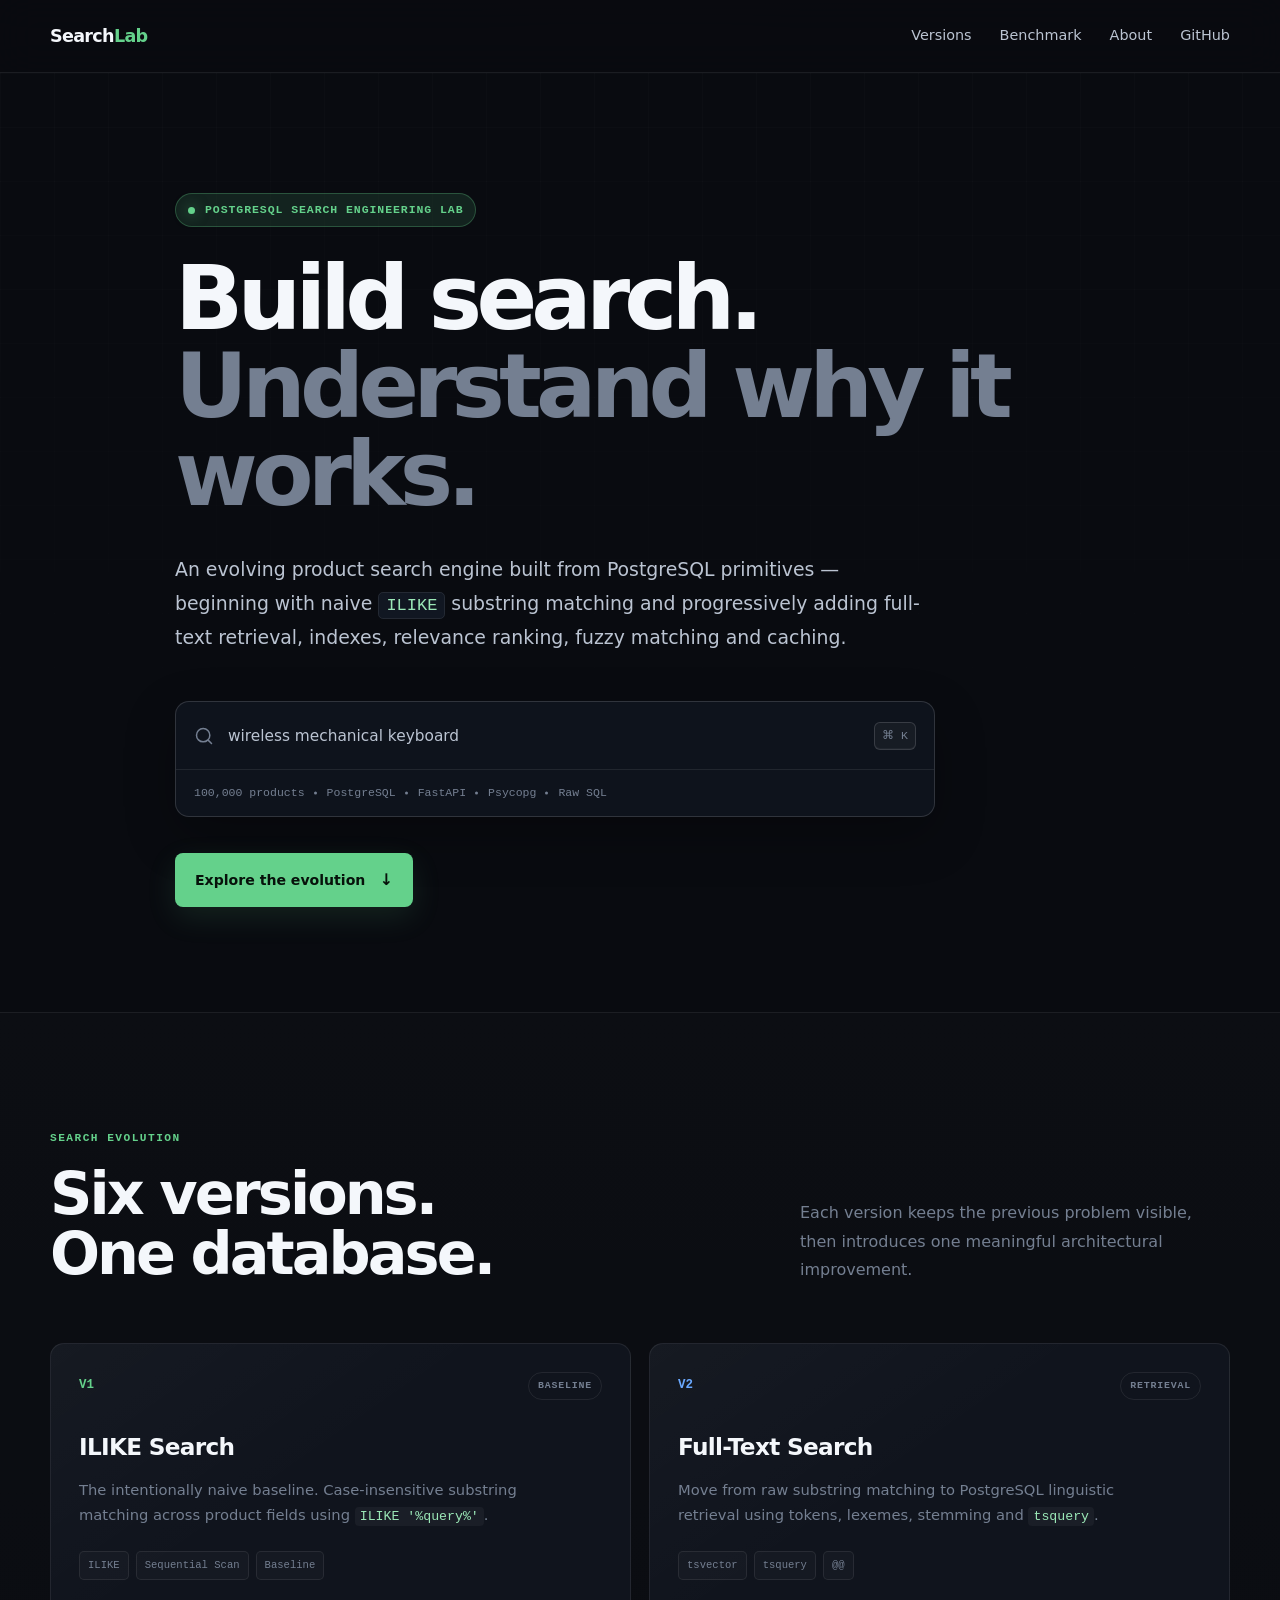
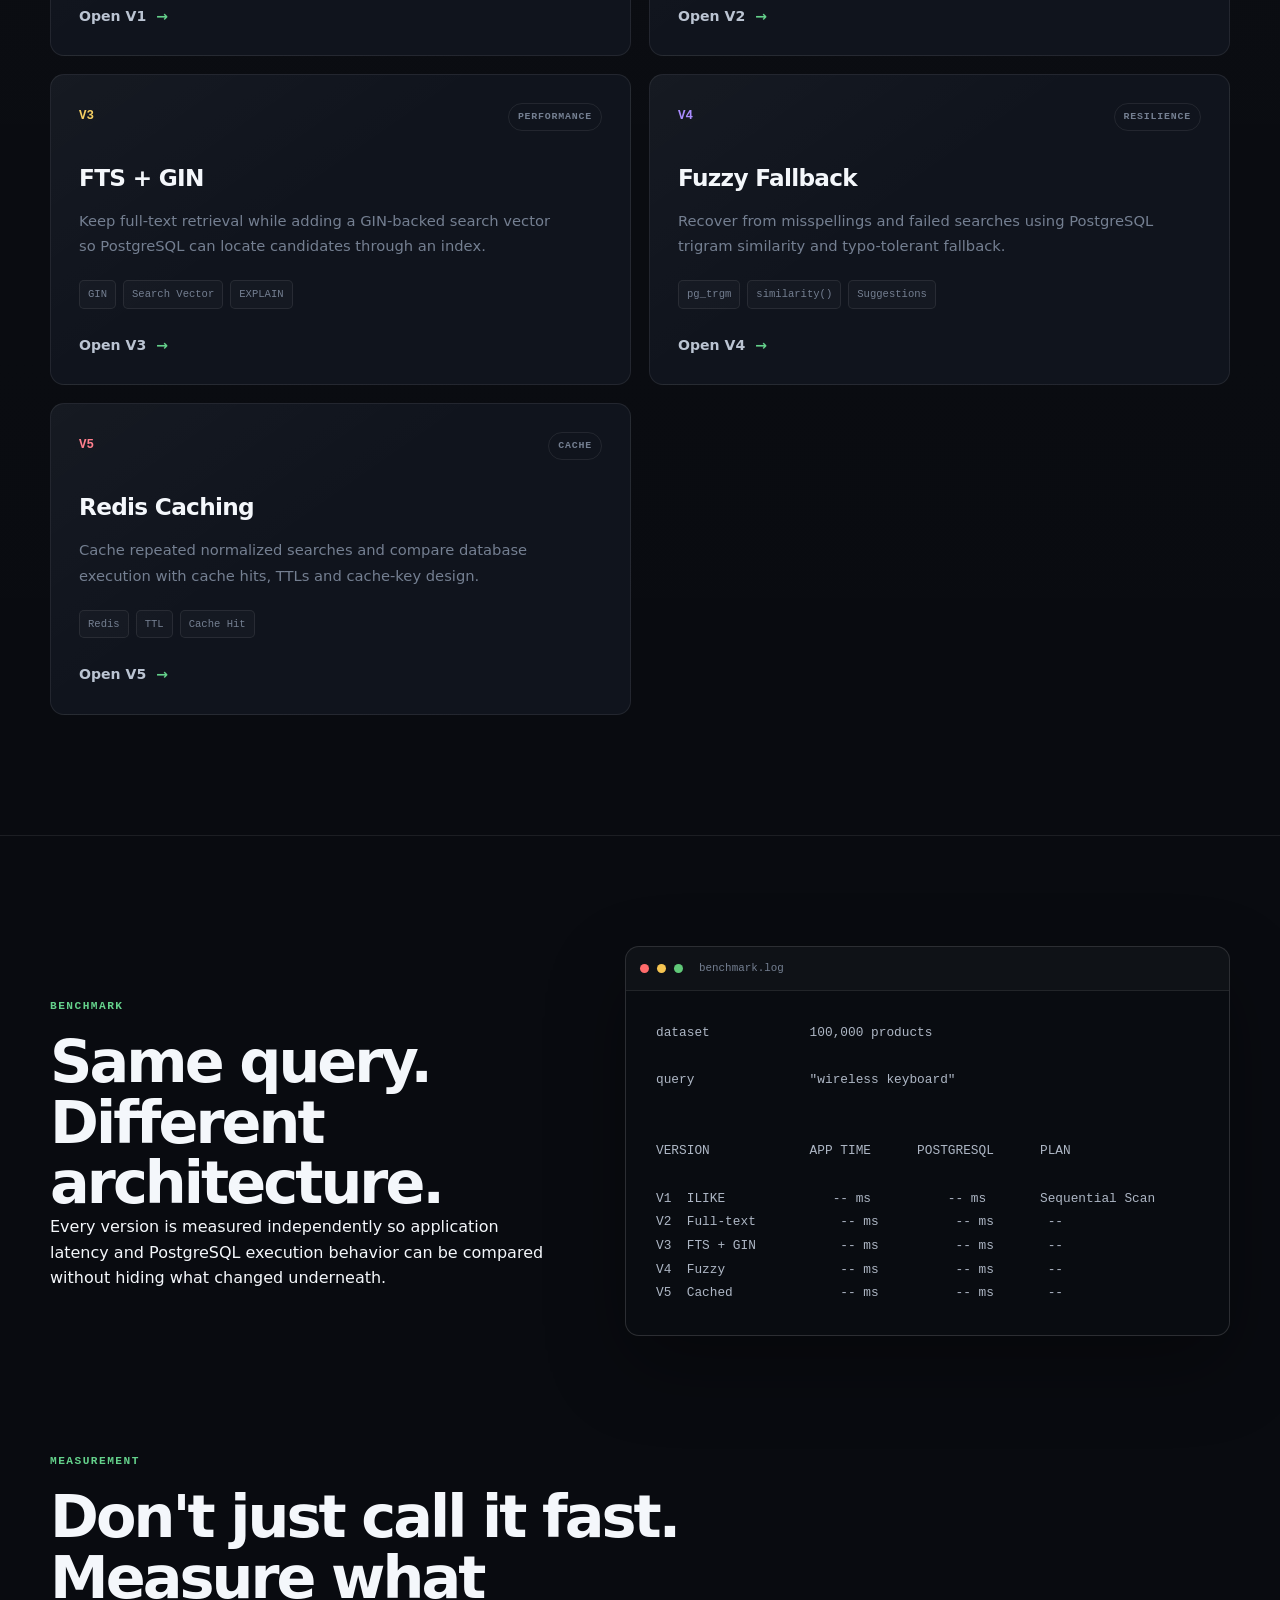
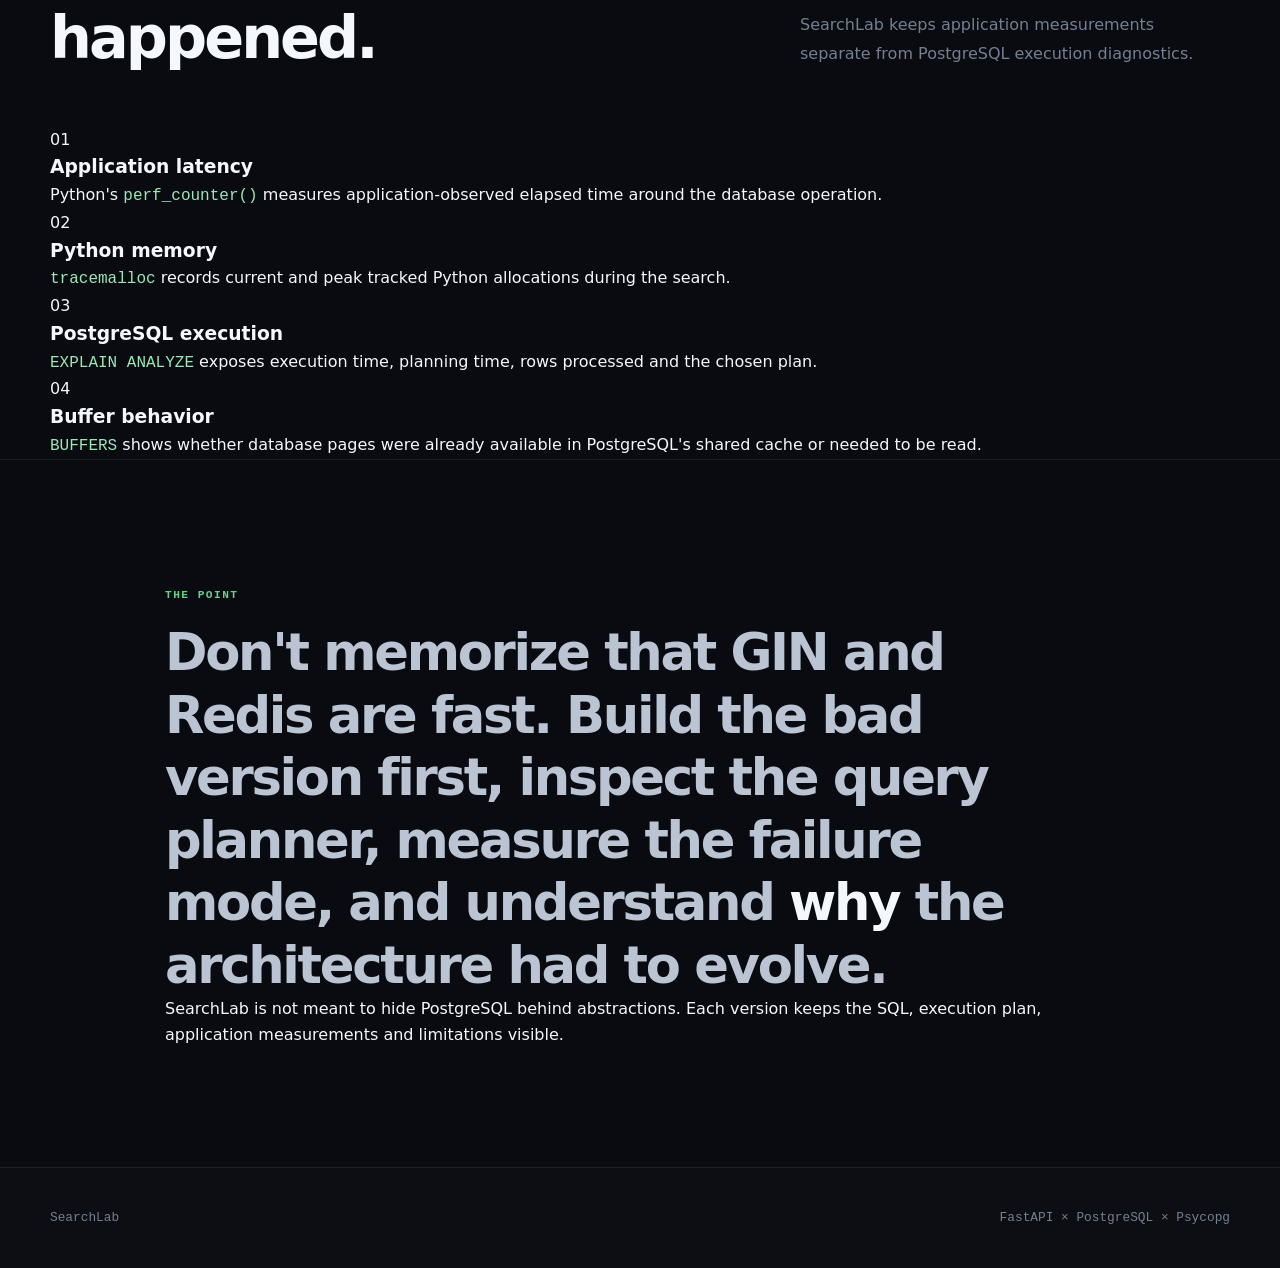
==== commit 152caf75: "v4 added" ====
--- a/frontend/index.html
+++ b/frontend/index.html
@@ -437,36 +437,36 @@
                             </span>
 
                             <span class="status">
-                                RELEVANCE
+                                RESILIENCE
                             </span>
 
                         </div>
 
 
                         <h3>
-                            Weighted Ranking
+                            Fuzzy Fallback
                         </h3>
 
 
                         <p>
-                            Stop treating every match equally.
-                            Weight important fields and order results
-                            using PostgreSQL relevance scores.
+                            Recover from misspellings and failed
+                            searches using PostgreSQL trigram
+                            similarity and typo-tolerant fallback.
                         </p>
 
 
                         <div class="tags">
 
                             <span>
-                                ts_rank
-                            </span>
-
-                            <span>
-                                setweight
-                            </span>
-
-                            <span>
-                                Relevance
+                                pg_trgm
+                            </span>
+
+                            <span>
+                                similarity()
+                            </span>
+
+                            <span>
+                                Suggestions
                             </span>
 
                         </div>
@@ -502,71 +502,6 @@
                             </span>
 
                             <span class="status">
-                                RESILIENCE
-                            </span>
-
-                        </div>
-
-
-                        <h3>
-                            Fuzzy Fallback
-                        </h3>
-
-
-                        <p>
-                            Recover from misspellings and failed
-                            searches using PostgreSQL trigram
-                            similarity and typo-tolerant fallback.
-                        </p>
-
-
-                        <div class="tags">
-
-                            <span>
-                                pg_trgm
-                            </span>
-
-                            <span>
-                                similarity()
-                            </span>
-
-                            <span>
-                                Suggestions
-                            </span>
-
-                        </div>
-
-
-                        <a href="./v5/v5.html">
-
-                            Open V5
-
-                            <span>
-                                →
-                            </span>
-
-                        </a>
-
-                    </article>
-
-
-
-                    <!-- =================================================
-                         V6
-                         ================================================= -->
-
-                    <article
-                        class="version-card"
-                        data-version="v6"
-                    >
-
-                        <div class="version-top">
-
-                            <span class="version-number">
-                                V6
-                            </span>
-
-                            <span class="status">
                                 CACHE
                             </span>
 
@@ -602,9 +537,9 @@
                         </div>
 
 
-                        <a href="./v6/v6.html">
-
-                            Open V6
+                        <a href="./v5/v5.html">
+
+                            Open V5
 
                             <span>
                                 →
@@ -683,9 +618,8 @@
 V1  ILIKE              -- ms          -- ms       Sequential Scan
 V2  Full-text           -- ms          -- ms       --
 V3  FTS + GIN           -- ms          -- ms       --
-V4  Weighted            -- ms          -- ms       --
-V5  Fuzzy               -- ms          -- ms       --
-V6  Cached              -- ms          -- ms       --</code></pre>
+V4  Fuzzy               -- ms          -- ms       --
+V5  Cached              -- ms          -- ms       --</code></pre>
 
                 </div>
 
@@ -890,4 +824,4 @@
 
 </body>
 
-</html>+</html>
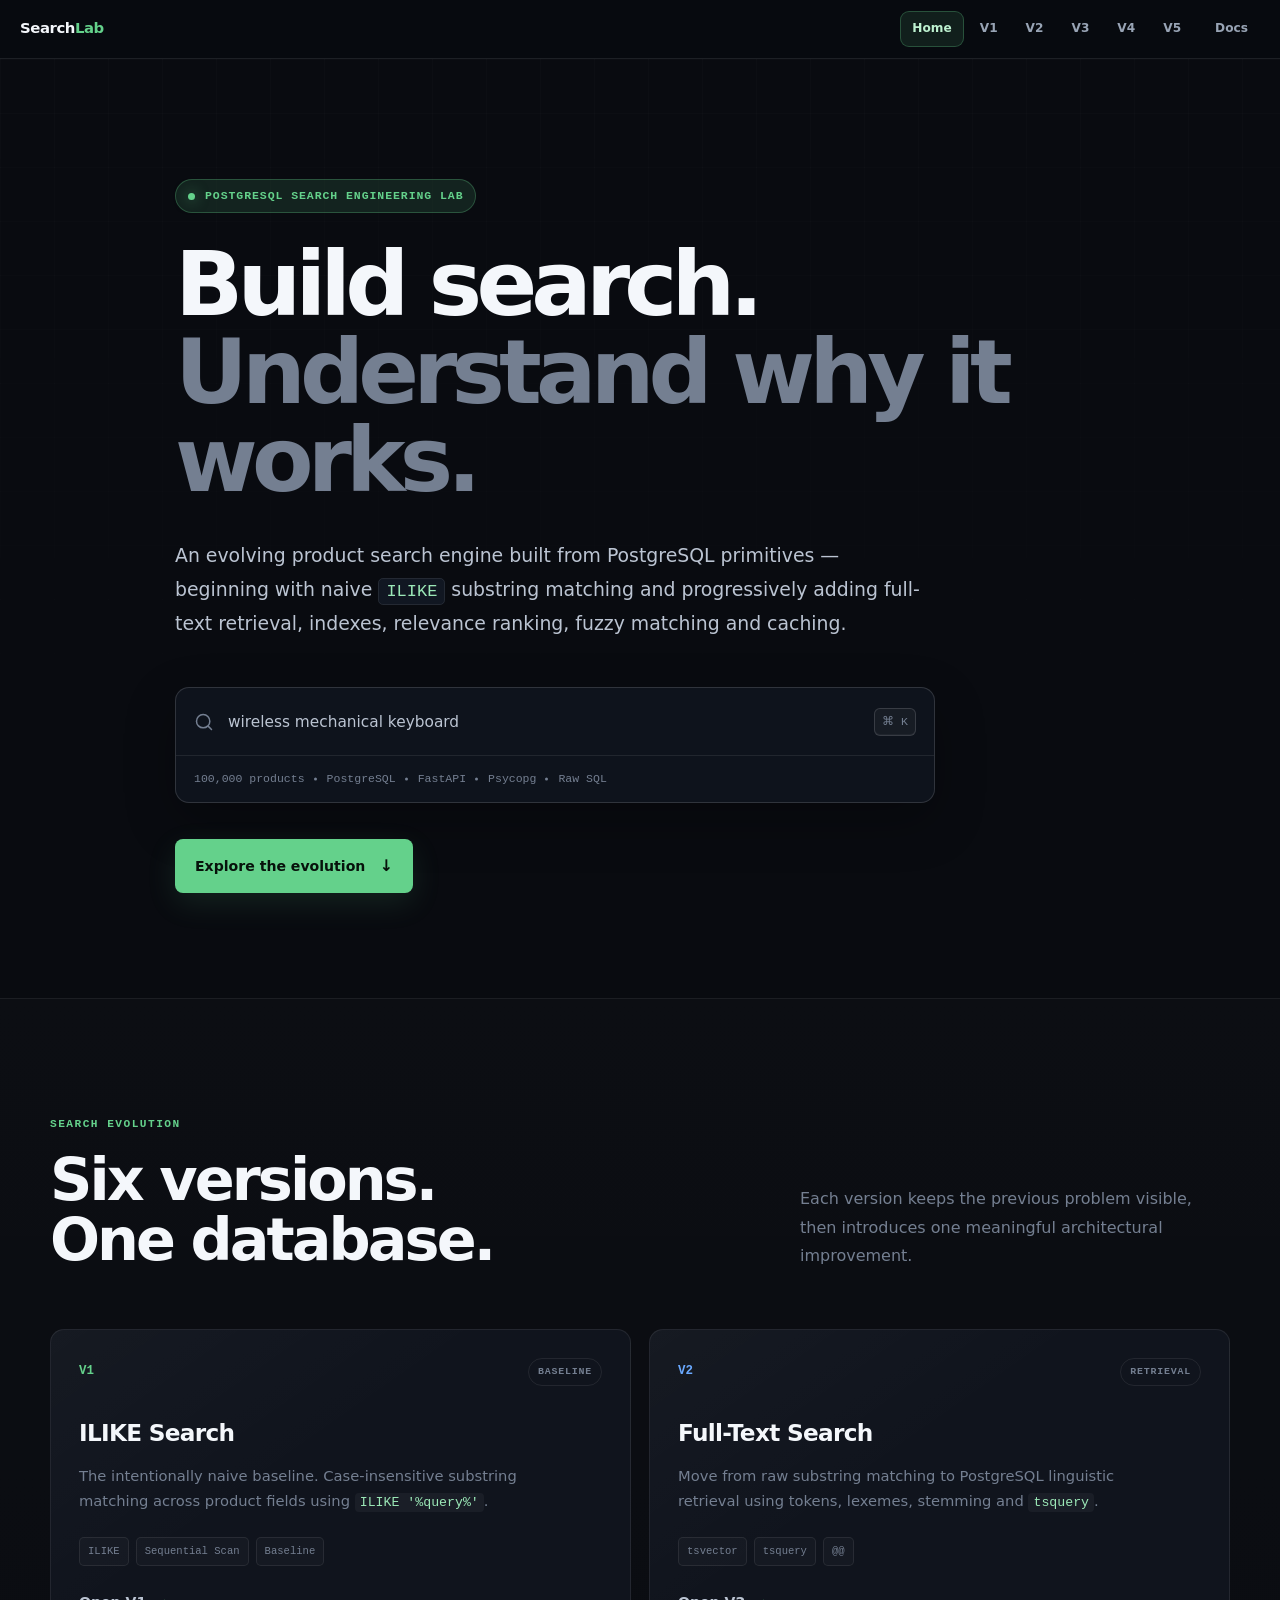
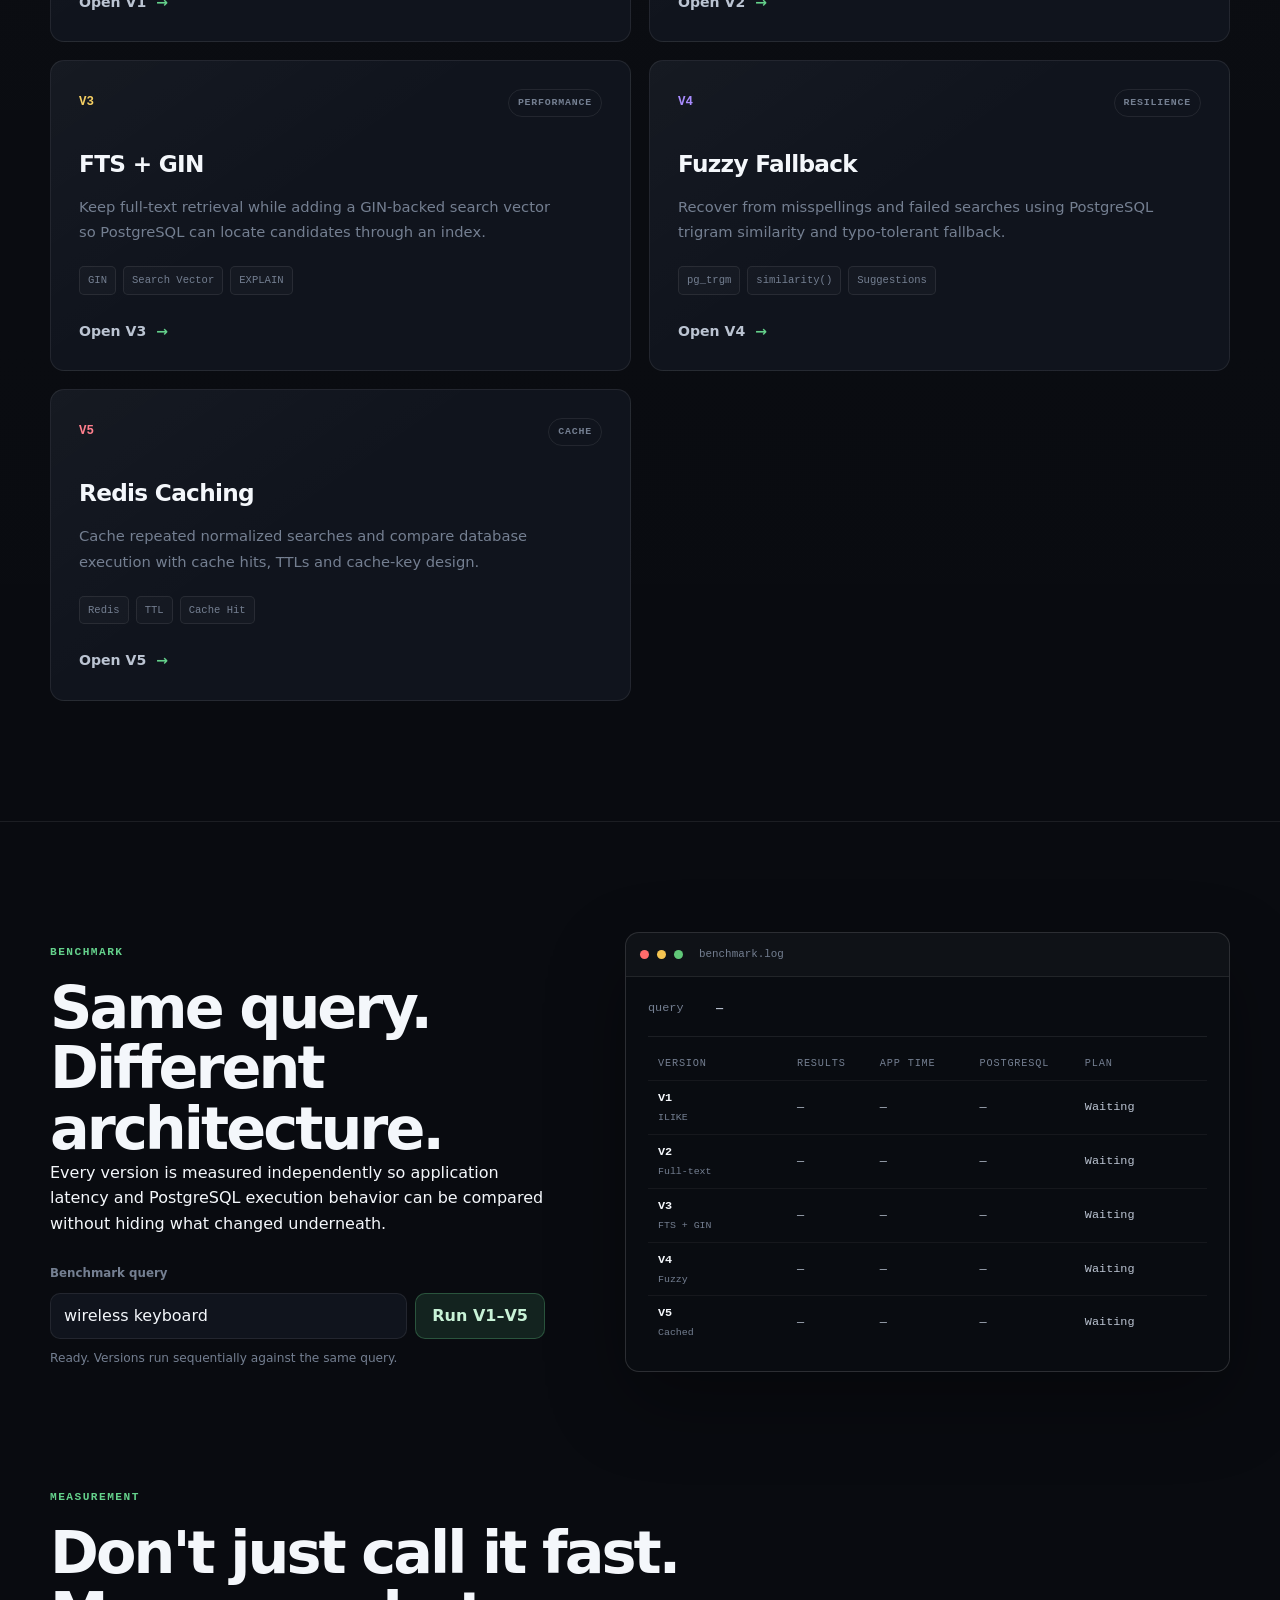
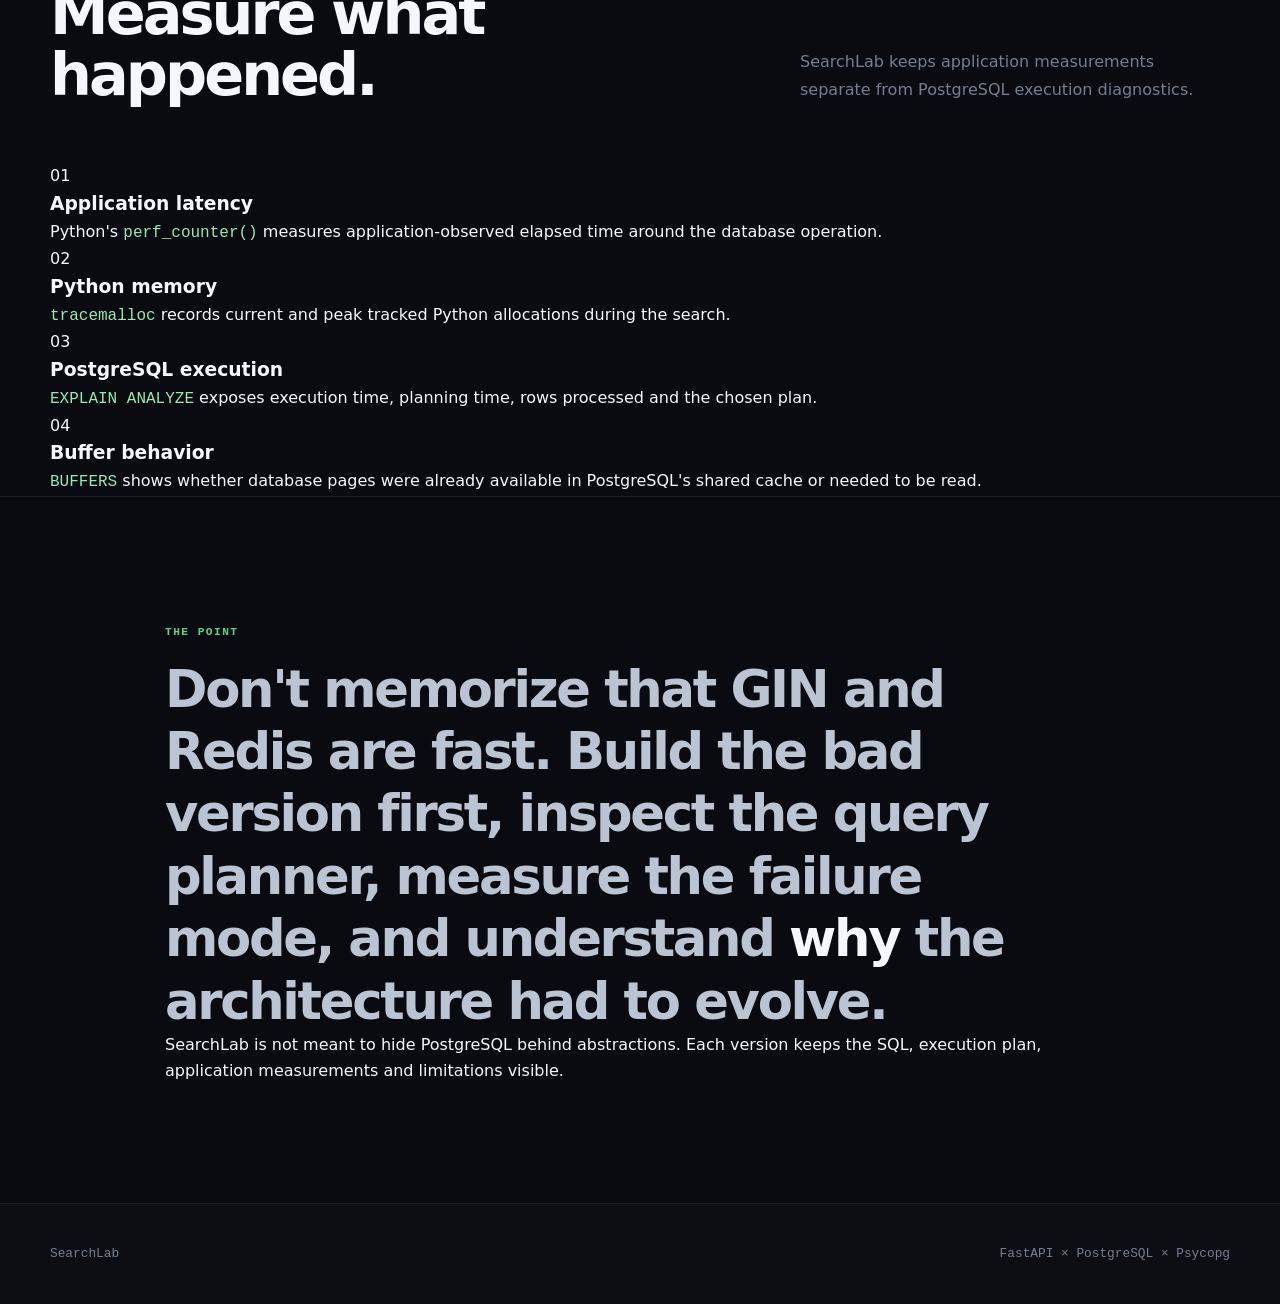
==== commit 7efbebb4: "v5 added" ====
--- a/frontend/index.html
+++ b/frontend/index.html
@@ -21,6 +21,11 @@
     <link
         rel="stylesheet"
         href="./styles/style.css"
+    >
+
+    <link
+        rel="stylesheet"
+        href="./styles/navigation.css"
     >
 </head>
 
@@ -589,6 +594,17 @@
                         changed underneath.
                     </p>
 
+                    <form id="benchmark-form" class="benchmark-controls">
+                        <label for="benchmark-query">Benchmark query</label>
+                        <div>
+                            <input id="benchmark-query" name="q" type="search" value="wireless keyboard" minlength="1" maxlength="200" autocomplete="off" required>
+                            <button id="benchmark-run" type="submit">Run V1–V5</button>
+                        </div>
+                        <p id="benchmark-status" class="benchmark-status" role="status">
+                            Ready. Versions run sequentially against the same query.
+                        </p>
+                    </form>
+
                 </div>
 
 
@@ -608,18 +624,22 @@
                     </div>
 
 
-                    <pre><code>dataset             100,000 products
-
-query               "wireless keyboard"
-
-
-VERSION             APP TIME      POSTGRESQL      PLAN
-
-V1  ILIKE              -- ms          -- ms       Sequential Scan
-V2  Full-text           -- ms          -- ms       --
-V3  FTS + GIN           -- ms          -- ms       --
-V4  Fuzzy               -- ms          -- ms       --
-V5  Cached              -- ms          -- ms       --</code></pre>
+                    <div class="benchmark-output" aria-live="polite">
+                        <div class="benchmark-output__meta">
+                            <span>query</span>
+                            <strong id="benchmark-active-query">—</strong>
+                        </div>
+                        <div class="benchmark-output__head" aria-hidden="true">
+                            <span>Version</span><span>Results</span><span>App time</span><span>PostgreSQL</span><span>Plan</span>
+                        </div>
+                        <div id="benchmark-rows" class="benchmark-output__rows">
+                            <div class="benchmark-output__row" data-benchmark-version="v1"><strong>V1 <small>ILIKE</small></strong><span data-field="results">—</span><span data-field="app">—</span><span data-field="db">—</span><span data-field="plan">Waiting</span></div>
+                            <div class="benchmark-output__row" data-benchmark-version="v2"><strong>V2 <small>Full-text</small></strong><span data-field="results">—</span><span data-field="app">—</span><span data-field="db">—</span><span data-field="plan">Waiting</span></div>
+                            <div class="benchmark-output__row" data-benchmark-version="v3"><strong>V3 <small>FTS + GIN</small></strong><span data-field="results">—</span><span data-field="app">—</span><span data-field="db">—</span><span data-field="plan">Waiting</span></div>
+                            <div class="benchmark-output__row" data-benchmark-version="v4"><strong>V4 <small>Fuzzy</small></strong><span data-field="results">—</span><span data-field="app">—</span><span data-field="db">—</span><span data-field="plan">Waiting</span></div>
+                            <div class="benchmark-output__row" data-benchmark-version="v5"><strong>V5 <small>Cached</small></strong><span data-field="results">—</span><span data-field="app">—</span><span data-field="db">—</span><span data-field="plan">Waiting</span></div>
+                        </div>
+                    </div>
 
                 </div>
 
@@ -822,6 +842,13 @@
         src="./scripts/script.js"
     ></script>
 
+    <script
+        src="./scripts/navigation.js"
+        data-root="."
+        data-current="home"
+        defer
+    ></script>
+
 </body>
 
 </html>
--- a/frontend/styles/style.css
+++ b/frontend/styles/style.css
@@ -933,6 +933,69 @@
     gap: 80px;
 }
 
+.benchmark-controls {
+    display: grid;
+    gap: 10px;
+    margin-top: 28px;
+}
+
+.benchmark-controls > label {
+    color: var(--text-muted);
+    font-size: 0.74rem;
+    font-weight: 700;
+}
+
+.benchmark-controls > div {
+    display: grid;
+    grid-template-columns: minmax(0, 1fr) auto;
+    gap: 8px;
+}
+
+.benchmark-controls input,
+.benchmark-controls button {
+    min-height: 46px;
+    border-radius: 10px;
+}
+
+.benchmark-controls input {
+    min-width: 0;
+    padding: 0 13px;
+    border: 1px solid var(--border);
+    outline: none;
+    background: var(--bg-card);
+    color: var(--text);
+}
+
+.benchmark-controls input:focus {
+    border-color: var(--accent-border);
+    box-shadow: 0 0 0 3px var(--accent-soft);
+}
+
+.benchmark-controls button {
+    padding: 0 16px;
+    border: 1px solid var(--accent-border);
+    background: var(--accent-soft);
+    color: #c8f3d7;
+    font-weight: 750;
+    cursor: pointer;
+}
+
+.benchmark-controls button:disabled {
+    cursor: wait;
+    opacity: 0.6;
+}
+
+.benchmark-status {
+    min-height: 1.4em;
+    color: var(--text-muted);
+    font-size: 0.76rem;
+    line-height: 1.5;
+}
+
+.benchmark-status[data-state="error"] {
+    color: #ff9eaa;
+}
+
 
 /* =========================================================
    TERMINAL
@@ -1028,6 +1091,78 @@
 
 .terminal pre code {
     color: inherit;
+}
+
+.benchmark-output {
+    padding: 22px;
+    font-family: var(--font-mono);
+    font-size: 0.74rem;
+}
+
+.benchmark-output__meta {
+    display: grid;
+    grid-template-columns: 58px minmax(0, 1fr);
+    gap: 10px;
+    padding-bottom: 18px;
+    border-bottom: 1px solid var(--border);
+}
+
+.benchmark-output__meta span,
+.benchmark-output__head {
+    color: var(--text-muted);
+}
+
+.benchmark-output__meta strong {
+    overflow: hidden;
+    color: var(--text-soft);
+    text-overflow: ellipsis;
+    white-space: nowrap;
+}
+
+.benchmark-output__head,
+.benchmark-output__row {
+    display: grid;
+    grid-template-columns: minmax(115px, 1.15fr) 0.65fr 0.8fr 0.85fr minmax(105px, 1fr);
+    align-items: center;
+    gap: 10px;
+}
+
+.benchmark-output__head {
+    padding: 18px 10px 9px;
+    font-size: 0.64rem;
+    text-transform: uppercase;
+    letter-spacing: 0.08em;
+}
+
+.benchmark-output__row {
+    min-height: 48px;
+    padding: 8px 10px;
+    border-top: 1px solid rgba(255, 255, 255, 0.05);
+    color: var(--text-soft);
+}
+
+.benchmark-output__row strong {
+    color: var(--text);
+}
+
+.benchmark-output__row small {
+    display: block;
+    margin-top: 2px;
+    color: var(--text-muted);
+    font-size: 0.62rem;
+    font-weight: 500;
+}
+
+.benchmark-output__row[data-state="running"] {
+    background: rgba(106, 169, 255, 0.06);
+}
+
+.benchmark-output__row[data-state="complete"] [data-field="plan"] {
+    color: var(--accent);
+}
+
+.benchmark-output__row[data-state="error"] {
+    color: #ff9eaa;
 }
 
 
@@ -1295,6 +1430,21 @@
             38px;
     }
 
+    .benchmark-controls > div {
+        grid-template-columns: 1fr;
+    }
+
+    .benchmark-output {
+        padding: 14px;
+        overflow-x: auto;
+    }
+
+    .benchmark-output__meta,
+    .benchmark-output__head,
+    .benchmark-output__row {
+        min-width: 650px;
+    }
+
     .terminal pre {
         padding:
             22px;
@@ -1343,4 +1493,4 @@
         animation-iteration-count:
             1 !important;
     }
-}+}
--- a/frontend/styles/navigation.css
+++ b/frontend/styles/navigation.css
@@ -0,0 +1,147 @@
+.global-navigation {
+    position: sticky;
+    top: 0;
+    z-index: 1000;
+    border-bottom: 1px solid rgba(255, 255, 255, 0.09);
+    background: rgba(8, 11, 16, 0.92);
+    color: #f4f7fb;
+    font-family: Inter, ui-sans-serif, system-ui, -apple-system, BlinkMacSystemFont, "Segoe UI", sans-serif;
+    backdrop-filter: blur(18px);
+    -webkit-backdrop-filter: blur(18px);
+}
+
+.global-navigation__inner {
+    display: flex;
+    align-items: center;
+    justify-content: space-between;
+    width: min(calc(100% - 40px), 1380px);
+    min-height: 58px;
+    margin-inline: auto;
+    gap: 24px;
+}
+
+.global-navigation__brand {
+    flex: 0 0 auto;
+    color: #f4f7fb;
+    font-size: 0.93rem;
+    font-weight: 800;
+    letter-spacing: -0.03em;
+    text-decoration: none;
+}
+
+.global-navigation__brand span {
+    color: #64d18b;
+}
+
+.global-navigation__links {
+    display: flex;
+    align-items: center;
+    justify-content: flex-end;
+    gap: 4px;
+}
+
+.global-navigation__links a {
+    display: inline-flex;
+    align-items: center;
+    justify-content: center;
+    min-height: 36px;
+    padding: 0 11px;
+    border: 1px solid transparent;
+    border-radius: 9px;
+    color: #98a4b5;
+    font-size: 0.76rem;
+    font-weight: 650;
+    text-decoration: none;
+    transition: color 150ms ease, border-color 150ms ease, background 150ms ease;
+}
+
+.global-navigation__links a:hover {
+    border-color: rgba(255, 255, 255, 0.1);
+    background: rgba(255, 255, 255, 0.045);
+    color: #f4f7fb;
+}
+
+.global-navigation__links a[aria-current="page"] {
+    border-color: rgba(100, 209, 139, 0.28);
+    background: rgba(100, 209, 139, 0.11);
+    color: #bdf1d0;
+}
+
+.global-navigation__docs {
+    margin-left: 6px;
+}
+
+.global-navigation__toggle {
+    display: none;
+    align-items: center;
+    justify-content: center;
+    width: 40px;
+    height: 40px;
+    padding: 0;
+    border: 1px solid rgba(255, 255, 255, 0.11);
+    border-radius: 10px;
+    background: rgba(255, 255, 255, 0.04);
+    color: #f4f7fb;
+    cursor: pointer;
+}
+
+.global-navigation__toggle svg {
+    width: 19px;
+    height: 19px;
+}
+
+body.has-global-navigation > .navbar {
+    display: none;
+}
+
+.global-navigation a:focus-visible,
+.global-navigation button:focus-visible {
+    outline: 2px solid #64d18b;
+    outline-offset: 3px;
+}
+
+@media (max-width: 780px) {
+    .global-navigation__inner {
+        position: relative;
+        width: min(calc(100% - 28px), 1380px);
+        min-height: 56px;
+    }
+
+    .global-navigation__toggle {
+        display: inline-flex;
+    }
+
+    .global-navigation__links {
+        position: absolute;
+        top: calc(100% + 8px);
+        right: 0;
+        left: 0;
+        display: none;
+        grid-template-columns: repeat(2, minmax(0, 1fr));
+        padding: 10px;
+        border: 1px solid rgba(255, 255, 255, 0.11);
+        border-radius: 14px;
+        background: #0d1119;
+        box-shadow: 0 22px 60px rgba(0, 0, 0, 0.45);
+    }
+
+    .global-navigation[data-open="true"] .global-navigation__links {
+        display: grid;
+    }
+
+    .global-navigation__links a {
+        justify-content: flex-start;
+        min-height: 42px;
+        padding-inline: 12px;
+    }
+
+    .global-navigation__docs {
+        margin-left: 0;
+    }
+}
+
+@media (prefers-reduced-motion: reduce) {
+    .global-navigation * {
+        transition: none !important;
+    }
+}
